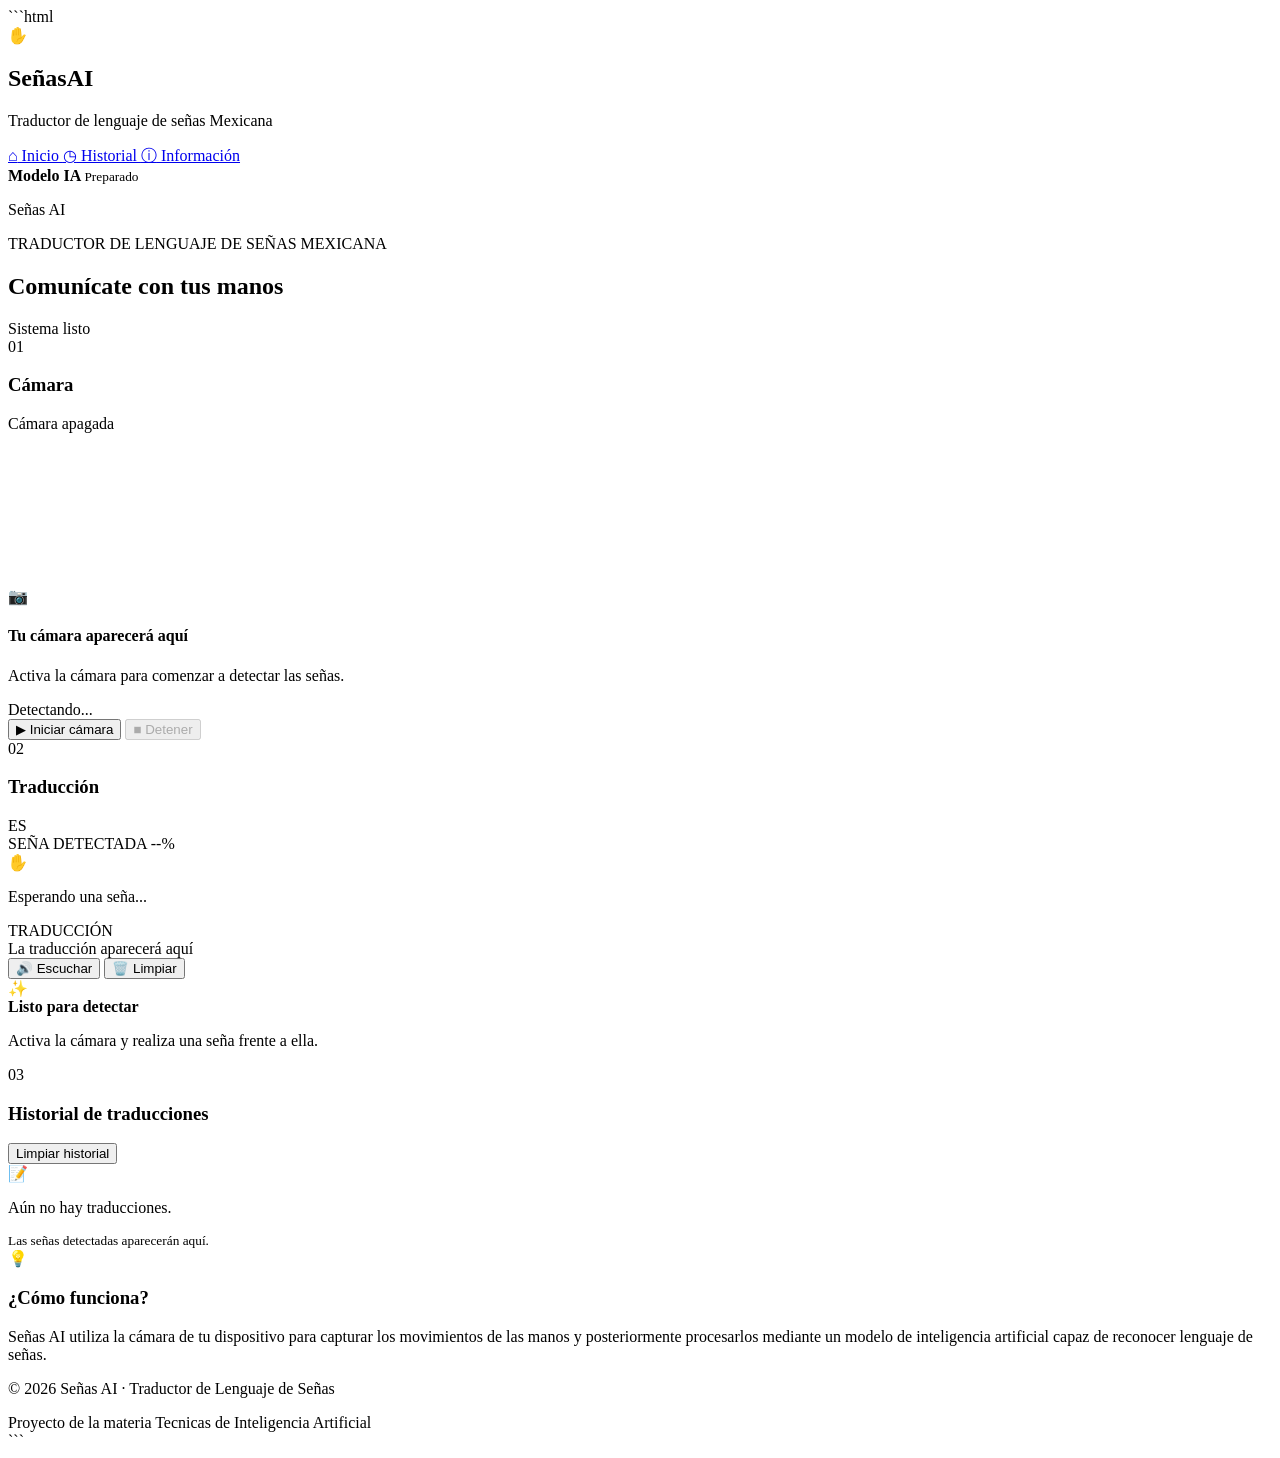
==== index.html @ 5efeb34d "Agregar interfaz HTML" ====
```html
<!DOCTYPE html>
<html lang="es">

<head>

    <meta charset="UTF-8">

    <meta name="viewport"
          content="width=device-width, initial-scale=1.0">

    <title>Señas AI | Traductor de Lenguaje de Señas Mexicana</title>

    <!-- CSS -->
    <link rel="stylesheet" href="css/estilos.css">

    <!-- Fuente -->
    <link rel="preconnect"
          href="https://fonts.googleapis.com">

    <link rel="preconnect"
          href="https://fonts.gstatic.com"
          crossorigin>

    <link href="https://fonts.googleapis.com/css2?family=Inter:wght@400;500;600;700;800&display=swap"
          rel="stylesheet">

</head>


<body>


    <!-- ==================================================
         BARRA LATERAL
    =================================================== -->

    <aside class="sidebar">


        <!-- LOGO -->

        <div class="logo">

            <div class="logo-icon">
                ✋
            </div>

            <div>

                <h1>
                    Señas<span>AI</span>
                </h1>

                <p>
                    Traductor de lenguaje de señas Mexicana
                </p>

            </div>

        </div>


        <!-- MENÚ -->

        <nav class="menu">

            <a href="#inicio"
               class="menu-item active">

                <span>⌂</span>

                Inicio

            </a>


            <a href="#historial"
               class="menu-item">

                <span>◷</span>

                Historial

            </a>


            <a href="#informacion"
               class="menu-item">

                <span>ⓘ</span>

                Información

            </a>

        </nav>


        <!-- ESTADO DEL MODELO -->

        <div class="sidebar-bottom">

            <div class="model-card">

                <div class="status-dot"></div>

                <div>

                    <strong>
                        Modelo IA
                    </strong>

                    <small id="modelStatus">
                        Preparado
                    </small>

                </div>

            </div>


            <p class="version">
                Señas AI
            </p>

        </div>

    </aside>



    <!-- ==================================================
         CONTENIDO PRINCIPAL
    =================================================== -->

    <main class="main-content"
          id="inicio">


        <!-- HEADER -->

        <header class="topbar">

            <div>

                <p class="welcome">
                    TRADUCTOR DE LENGUAJE DE SEÑAS MEXICANA
                </p>

                <h2>
                    Comunícate con tus manos
                </h2>

            </div>


            <div class="header-status">

                <span class="online-dot"></span>

                Sistema listo

            </div>

        </header>



        <!-- ==================================================
             ÁREA DEL TRADUCTOR
        =================================================== -->

        <section class="translator-container">


            <!-- ==================================================
                 CÁMARA
            =================================================== -->

            <div class="camera-section">


                <div class="section-header">

                    <div>

                        <span class="section-label">
                            01
                        </span>

                        <h3>
                            Cámara
                        </h3>

                    </div>


                    <div class="camera-status"
                         id="cameraStatus">

                        <span></span>

                        Cámara apagada

                    </div>

                </div>



                <!-- CÁMARA -->

                <div class="camera-container">


                    <video id="video"
                           autoplay
                           playsinline>
                    </video>


                    <!-- CANVAS PARA FUTURA IA -->

                    <canvas id="canvas">
                    </canvas>


                    <!-- MENSAJE INICIAL -->

                    <div class="camera-placeholder"
                         id="cameraPlaceholder">

                        <div class="camera-icon">
                            📷
                        </div>

                        <h4>
                            Tu cámara aparecerá aquí
                        </h4>

                        <p>
                            Activa la cámara para comenzar
                            a detectar las señas.
                        </p>

                    </div>


                    <!-- DETECCIÓN -->

                    <div class="detecting-indicator"
                         id="detectingIndicator">

                        <span class="pulse"></span>

                        Detectando...

                    </div>

                </div>



                <!-- BOTONES -->

                <div class="camera-controls">


                    <button
                        class="btn btn-primary"
                        id="startCamera">

                        <span>
                            ▶
                        </span>

                        Iniciar cámara

                    </button>


                    <button
                        class="btn btn-secondary"
                        id="stopCamera"
                        disabled>

                        <span>
                            ■
                        </span>

                        Detener

                    </button>


                </div>

            </div>



            <!-- ==================================================
                 TRADUCCIÓN
            =================================================== -->

            <div class="translation-section">


                <div class="section-header">

                    <div>

                        <span class="section-label">
                            02
                        </span>

                        <h3>
                            Traducción
                        </h3>

                    </div>


                    <div class="translation-language">
                        ES
                    </div>

                </div>



                <!-- TARJETA DE TRADUCCIÓN -->

                <div class="translation-card">


                    <div class="translation-top">

                        <span class="translation-label">
                            SEÑA DETECTADA
                        </span>

                        <span class="confidence"
                              id="confidence">

                            --%

                        </span>

                    </div>



                    <!-- SEÑA -->

                    <div class="detected-sign"
                         id="detectedSign">

                        <span class="empty-icon">
                            ✋
                        </span>

                        <p>
                            Esperando una seña...
                        </p>

                    </div>



                    <div class="translation-divider">
                    </div>



                    <!-- TRADUCCIÓN -->

                    <div class="translation-label">
                        TRADUCCIÓN
                    </div>


                    <div class="translation-text"
                         id="translationText">

                        <span>
                            La traducción aparecerá aquí
                        </span>

                    </div>



                    <!-- BOTONES -->

                    <div class="translation-actions">


                        <button
                            class="action-button"
                            id="speakButton">

                            🔊

                            <span>
                                Escuchar
                            </span>

                        </button>


                        <button
                            class="action-button"
                            id="clearButton">

                            🗑️

                            <span>
                                Limpiar
                            </span>

                        </button>


                    </div>

                </div>



                <!-- ESTADO IA -->

                <div class="ai-status">


                    <div class="ai-icon">
                        ✨
                    </div>


                    <div>

                        <strong id="aiStatusTitle">
                            Listo para detectar
                        </strong>

                        <p id="aiStatusText">
                            Activa la cámara y realiza
                            una seña frente a ella.
                        </p>

                    </div>

                </div>

            </div>

        </section>



        <!-- ==================================================
             HISTORIAL
        =================================================== -->

        <section class="history-section"
                 id="historial">


            <div class="section-title">


                <div>

                    <span class="section-label">
                        03
                    </span>

                    <h3>
                        Historial de traducciones
                    </h3>

                </div>


                <button
                    class="clear-history"
                    id="clearHistory">

                    Limpiar historial

                </button>

            </div>



            <div class="history-container"
                 id="historyContainer">


                <div class="empty-history"
                     id="emptyHistory">

                    <span>
                        📝
                    </span>

                    <p>
                        Aún no hay traducciones.
                    </p>

                    <small>
                        Las señas detectadas aparecerán aquí.
                    </small>

                </div>

            </div>

        </section>



        <!-- ==================================================
             INFORMACIÓN
        =================================================== -->

        <section class="info-section"
                 id="informacion">


            <div class="info-card">


                <div class="info-icon">
                    💡
                </div>


                <div>

                    <h3>
                        ¿Cómo funciona?
                    </h3>

                    <p>
                        Señas AI utiliza la cámara de tu
                        dispositivo para capturar los
                        movimientos de las manos y
                        posteriormente procesarlos mediante
                        un modelo de inteligencia artificial
                        capaz de reconocer lenguaje de señas.
                    </p>

                </div>

            </div>

        </section>



        <!-- ==================================================
             FOOTER
        =================================================== -->

        <footer>

            <p>
                © 2026 Señas AI · Traductor de Lenguaje de Señas
            </p>

            <span>
                Proyecto de la materia Tecnicas de Inteligencia Artificial
            </span>

        </footer>


    </main>


    <!-- JAVASCRIPT -->

    <script src="js/app.js"></script>


</body>

</html>
```
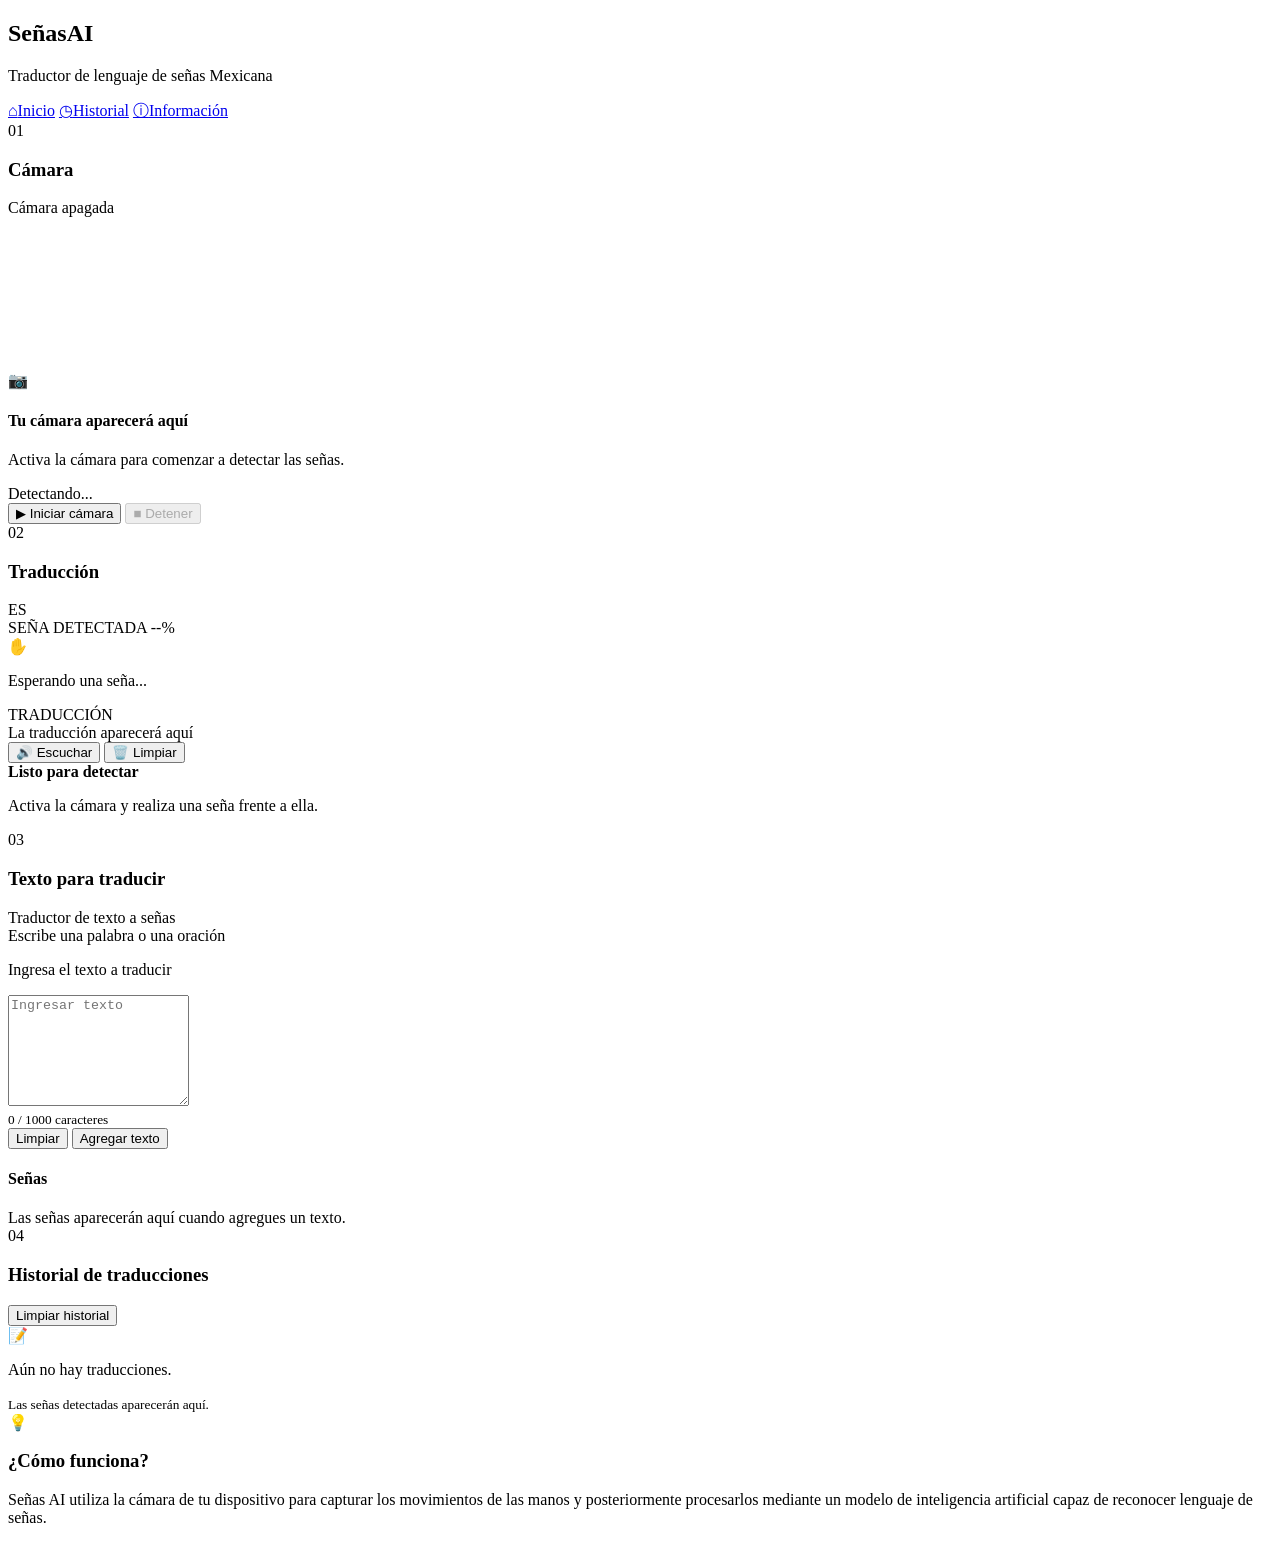
==== commit dfc8d84d: "Agrega index actualizado" ====
--- a/index.html
+++ b/index.html
@@ -1,593 +1,220 @@
-```html
 <!DOCTYPE html>
 <html lang="es">
-
 <head>
-
     <meta charset="UTF-8">
-
-    <meta name="viewport"
-          content="width=device-width, initial-scale=1.0">
-
-    <title>Señas AI | Traductor de Lenguaje de Señas Mexicana</title>
-
-    <!-- CSS -->
-    <link rel="stylesheet" href="css/estilos.css">
-
-    <!-- Fuente -->
-    <link rel="preconnect"
-          href="https://fonts.googleapis.com">
-
-    <link rel="preconnect"
-          href="https://fonts.gstatic.com"
-          crossorigin>
-
-    <link href="https://fonts.googleapis.com/css2?family=Inter:wght@400;500;600;700;800&display=swap"
-          rel="stylesheet">
-
+    <meta name="viewport" content="width=device-width, initial-scale=1.0">
+
+    <title>Traductor de Lengua de Señas Mexicana (LSM)</title>
+
+    <link rel="stylesheet" href="/TraductorSe/css/estilos.css?v=2">
+
+    <link rel="preconnect" href="https://fonts.googleapis.com">
+    <link rel="preconnect" href="https://fonts.gstatic.com" crossorigin>
+    <link href="https://fonts.googleapis.com/css2?family=Inter:wght@400;500;600;700;800&display=swap" rel="stylesheet">
 </head>
 
-
 <body>
-
-
-    <!-- ==================================================
-         BARRA LATERAL
-    =================================================== -->
-
     <aside class="sidebar">
-
-
-        <!-- LOGO -->
-
         <div class="logo">
-
-            <div class="logo-icon">
-                ✋
-            </div>
-
+            <div class="logo-icon"></div>
             <div>
-
-                <h1>
-                    Señas<span>AI</span>
-                </h1>
-
-                <p>
-                    Traductor de lenguaje de señas Mexicana
-                </p>
-
-            </div>
-
+                <h1>Señas<span>AI</span></h1>
+                <p>Traductor de lenguaje de señas Mexicana</p>
+            </div>
         </div>
 
-
-        <!-- MENÚ -->
-
         <nav class="menu">
-
-            <a href="#inicio"
-               class="menu-item active">
-
-                <span>⌂</span>
-
-                Inicio
-
-            </a>
-
-
-            <a href="#historial"
-               class="menu-item">
-
-                <span>◷</span>
-
-                Historial
-
-            </a>
-
-
-            <a href="#informacion"
-               class="menu-item">
-
-                <span>ⓘ</span>
-
-                Información
-
-            </a>
-
+            <a href="#inicio" class="menu-item active"><span>⌂</span>Inicio</a>
+            <a href="#historial" class="menu-item"><span>◷</span>Historial</a>
+            <a href="#informacion" class="menu-item"><span>ⓘ</span>Información</a>
         </nav>
-
-
-        <!-- ESTADO DEL MODELO -->
-
-        <div class="sidebar-bottom">
-
-            <div class="model-card">
-
-                <div class="status-dot"></div>
-
+    </aside>
+
+    <main class="main-content" id="inicio">
+        <div data-shared="header"></div>
+
+        <section class="translator-container">
+            <div class="camera-section">
+                <div class="section-header">
+                    <div>
+                        <span class="section-label">01</span>
+                        <h3>Cámara</h3>
+                    </div>
+                    <div class="camera-status" id="cameraStatus">
+                        <span></span>
+                        Cámara apagada
+                    </div>
+                </div>
+
+                <div class="camera-container">
+                    <video id="video" autoplay playsinline></video>
+                    <canvas id="canvas"></canvas>
+
+                    <div class="camera-placeholder" id="cameraPlaceholder">
+                        <div class="camera-icon">📷</div>
+                        <h4>Tu cámara aparecerá aquí</h4>
+                        <p>Activa la cámara para comenzar a detectar las señas.</p>
+                    </div>
+
+                    <div class="detecting-indicator" id="detectingIndicator">
+                        <span class="pulse"></span>
+                        Detectando...
+                    </div>
+                </div>
+
+                <div class="camera-controls">
+                    <button class="btn btn-primary" id="startCamera">
+                        <span>▶</span>
+                        Iniciar cámara
+                    </button>
+                    <button class="btn btn-secondary" id="stopCamera" disabled>
+                        <span>■</span>
+                        Detener
+                    </button>
+                </div>
+            </div>
+
+            <div class="translation-section">
+                <div class="section-header">
+                    <div>
+                        <span class="section-label">02</span>
+                        <h3>Traducción</h3>
+                    </div>
+                    <div class="translation-language">ES</div>
+                </div>
+
+                <div class="translation-card">
+                    <div class="translation-top">
+                        <span class="translation-label">SEÑA DETECTADA</span>
+                        <span class="confidence" id="confidence">--%</span>
+                    </div>
+
+                    <div class="detected-sign" id="detectedSign">
+                        <span class="empty-icon">✋</span>
+                        <p>Esperando una seña...</p>
+                    </div>
+
+                    <div class="translation-divider"></div>
+
+                    <div class="translation-label">TRADUCCIÓN</div>
+                    <div class="translation-text" id="translationText">
+                        <span>La traducción aparecerá aquí</span>
+                    </div>
+
+                    <div class="translation-actions">
+                        <button class="action-button" id="speakButton">
+                            🔊 <span>Escuchar</span>
+                        </button>
+                        <button class="action-button" id="clearButton">
+                            🗑️ <span>Limpiar</span>
+                        </button>
+                    </div>
+                </div>
+
+                <div class="ai-status">
+                    <div class="ai-icon"></div>
+                    <div>
+                        <strong id="aiStatusTitle">Listo para detectar</strong>
+                        <p id="aiStatusText">Activa la cámara y realiza una seña frente a ella.</p>
+                    </div>
+                </div>
+            </div>
+
+            <section class="text-input-section" id="escribir-texto">
+                <div class="section-header">
+                    <div>
+                        <span class="section-label">03</span>
+                        <h3>Texto para traducir</h3>
+                    </div>
+                    <span class="text-badge">Traductor de texto a señas</span>
+                </div>
+
+                <div class="text-input-card">
+                    <label for="userText">Escribe una palabra o una oración</label>
+                    <p class="text-input-description">Ingresa el texto a traducir</p>
+
+                    <textarea
+                        id="userText"
+                        placeholder="Ingresar texto"
+                        maxlength="1000"
+                        rows="7"
+                    ></textarea>
+
+                    <div class="text-input-footer">
+                        <small id="characterCount">0 / 1000 caracteres</small>
+
+                        <div class="text-input-buttons">
+                            <button type="button" class="btn btn-secondary" id="clearUserText">
+                                Limpiar
+                            </button>
+                            <button type="button" class="btn btn-primary" id="showUserText">
+                                Agregar texto
+                            </button>
+                        </div>
+                    </div>
+
+                    <div class="user-text-result" id="userTextResult" hidden>
+                        <div class="result-heading">
+                            <span>Texto agregado</span>
+                            <span class="result-icon">✓</span>
+                        </div>
+                        <p id="userTextPreview"></p>
+                        <small>Traducción a señas</small>
+                    </div>
+
+                    <p
+                        class="text-input-message"
+                        id="textInputMessage"
+                        role="status"
+                        aria-live="polite"
+                    ></p>
+                </div>
+
+                <div class="sign-output-card" id="signOutput" aria-live="polite">
+                    <h4>Señas</h4>
+                    <div class="sign-output-placeholder">
+                        Las señas aparecerán aquí cuando agregues un texto.
+                    </div>
+                </div>
+            </section>
+        </section>
+
+        <section class="history-section" id="historial">
+            <div class="section-title">
                 <div>
-
-                    <strong>
-                        Modelo IA
-                    </strong>
-
-                    <small id="modelStatus">
-                        Preparado
-                    </small>
-
-                </div>
-
-            </div>
-
-
-            <p class="version">
-                Señas AI
-            </p>
-
-        </div>
-
-    </aside>
-
-
-
-    <!-- ==================================================
-         CONTENIDO PRINCIPAL
-    =================================================== -->
-
-    <main class="main-content"
-          id="inicio">
-
-
-        <!-- HEADER -->
-
-        <header class="topbar">
-
-            <div>
-
-                <p class="welcome">
-                    TRADUCTOR DE LENGUAJE DE SEÑAS MEXICANA
-                </p>
-
-                <h2>
-                    Comunícate con tus manos
-                </h2>
-
-            </div>
-
-
-            <div class="header-status">
-
-                <span class="online-dot"></span>
-
-                Sistema listo
-
-            </div>
-
-        </header>
-
-
-
-        <!-- ==================================================
-             ÁREA DEL TRADUCTOR
-        =================================================== -->
-
-        <section class="translator-container">
-
-
-            <!-- ==================================================
-                 CÁMARA
-            =================================================== -->
-
-            <div class="camera-section">
-
-
-                <div class="section-header">
-
-                    <div>
-
-                        <span class="section-label">
-                            01
-                        </span>
-
-                        <h3>
-                            Cámara
-                        </h3>
-
-                    </div>
-
-
-                    <div class="camera-status"
-                         id="cameraStatus">
-
-                        <span></span>
-
-                        Cámara apagada
-
-                    </div>
-
-                </div>
-
-
-
-                <!-- CÁMARA -->
-
-                <div class="camera-container">
-
-
-                    <video id="video"
-                           autoplay
-                           playsinline>
-                    </video>
-
-
-                    <!-- CANVAS PARA FUTURA IA -->
-
-                    <canvas id="canvas">
-                    </canvas>
-
-
-                    <!-- MENSAJE INICIAL -->
-
-                    <div class="camera-placeholder"
-                         id="cameraPlaceholder">
-
-                        <div class="camera-icon">
-                            📷
-                        </div>
-
-                        <h4>
-                            Tu cámara aparecerá aquí
-                        </h4>
-
-                        <p>
-                            Activa la cámara para comenzar
-                            a detectar las señas.
-                        </p>
-
-                    </div>
-
-
-                    <!-- DETECCIÓN -->
-
-                    <div class="detecting-indicator"
-                         id="detectingIndicator">
-
-                        <span class="pulse"></span>
-
-                        Detectando...
-
-                    </div>
-
-                </div>
-
-
-
-                <!-- BOTONES -->
-
-                <div class="camera-controls">
-
-
-                    <button
-                        class="btn btn-primary"
-                        id="startCamera">
-
-                        <span>
-                            ▶
-                        </span>
-
-                        Iniciar cámara
-
-                    </button>
-
-
-                    <button
-                        class="btn btn-secondary"
-                        id="stopCamera"
-                        disabled>
-
-                        <span>
-                            ■
-                        </span>
-
-                        Detener
-
-                    </button>
-
-
-                </div>
-
-            </div>
-
-
-
-            <!-- ==================================================
-                 TRADUCCIÓN
-            =================================================== -->
-
-            <div class="translation-section">
-
-
-                <div class="section-header">
-
-                    <div>
-
-                        <span class="section-label">
-                            02
-                        </span>
-
-                        <h3>
-                            Traducción
-                        </h3>
-
-                    </div>
-
-
-                    <div class="translation-language">
-                        ES
-                    </div>
-
-                </div>
-
-
-
-                <!-- TARJETA DE TRADUCCIÓN -->
-
-                <div class="translation-card">
-
-
-                    <div class="translation-top">
-
-                        <span class="translation-label">
-                            SEÑA DETECTADA
-                        </span>
-
-                        <span class="confidence"
-                              id="confidence">
-
-                            --%
-
-                        </span>
-
-                    </div>
-
-
-
-                    <!-- SEÑA -->
-
-                    <div class="detected-sign"
-                         id="detectedSign">
-
-                        <span class="empty-icon">
-                            ✋
-                        </span>
-
-                        <p>
-                            Esperando una seña...
-                        </p>
-
-                    </div>
-
-
-
-                    <div class="translation-divider">
-                    </div>
-
-
-
-                    <!-- TRADUCCIÓN -->
-
-                    <div class="translation-label">
-                        TRADUCCIÓN
-                    </div>
-
-
-                    <div class="translation-text"
-                         id="translationText">
-
-                        <span>
-                            La traducción aparecerá aquí
-                        </span>
-
-                    </div>
-
-
-
-                    <!-- BOTONES -->
-
-                    <div class="translation-actions">
-
-
-                        <button
-                            class="action-button"
-                            id="speakButton">
-
-                            🔊
-
-                            <span>
-                                Escuchar
-                            </span>
-
-                        </button>
-
-
-                        <button
-                            class="action-button"
-                            id="clearButton">
-
-                            🗑️
-
-                            <span>
-                                Limpiar
-                            </span>
-
-                        </button>
-
-
-                    </div>
-
-                </div>
-
-
-
-                <!-- ESTADO IA -->
-
-                <div class="ai-status">
-
-
-                    <div class="ai-icon">
-                        ✨
-                    </div>
-
-
-                    <div>
-
-                        <strong id="aiStatusTitle">
-                            Listo para detectar
-                        </strong>
-
-                        <p id="aiStatusText">
-                            Activa la cámara y realiza
-                            una seña frente a ella.
-                        </p>
-
-                    </div>
-
-                </div>
-
-            </div>
-
+                    <span class="section-label">04</span>
+                    <h3>Historial de traducciones</h3>
+                </div>
+                <button class="clear-history" id="clearHistory">Limpiar historial</button>
+            </div>
+
+            <div class="history-container" id="historyContainer">
+                <div class="empty-history" id="emptyHistory">
+                    <span>📝</span>
+                    <p>Aún no hay traducciones.</p>
+                    <small>Las señas detectadas aparecerán aquí.</small>
+                </div>
+            </div>
         </section>
 
-
-
-        <!-- ==================================================
-             HISTORIAL
-        =================================================== -->
-
-        <section class="history-section"
-                 id="historial">
-
-
-            <div class="section-title">
-
-
+        <section class="info-section" id="informacion">
+            <div class="info-card">
+                <div class="info-icon">💡</div>
                 <div>
-
-                    <span class="section-label">
-                        03
-                    </span>
-
-                    <h3>
-                        Historial de traducciones
-                    </h3>
-
-                </div>
-
-
-                <button
-                    class="clear-history"
-                    id="clearHistory">
-
-                    Limpiar historial
-
-                </button>
-
-            </div>
-
-
-
-            <div class="history-container"
-                 id="historyContainer">
-
-
-                <div class="empty-history"
-                     id="emptyHistory">
-
-                    <span>
-                        📝
-                    </span>
-
+                    <h3>¿Cómo funciona?</h3>
                     <p>
-                        Aún no hay traducciones.
+                        Señas AI utiliza la cámara de tu dispositivo para capturar los movimientos
+                        de las manos y posteriormente procesarlos mediante un modelo de inteligencia
+                        artificial capaz de reconocer lenguaje de señas.
                     </p>
-
-                    <small>
-                        Las señas detectadas aparecerán aquí.
-                    </small>
-
-                </div>
-
-            </div>
-
+                </div>
+            </div>
         </section>
 
-
-
-        <!-- ==================================================
-             INFORMACIÓN
-        =================================================== -->
-
-        <section class="info-section"
-                 id="informacion">
-
-
-            <div class="info-card">
-
-
-                <div class="info-icon">
-                    💡
-                </div>
-
-
-                <div>
-
-                    <h3>
-                        ¿Cómo funciona?
-                    </h3>
-
-                    <p>
-                        Señas AI utiliza la cámara de tu
-                        dispositivo para capturar los
-                        movimientos de las manos y
-                        posteriormente procesarlos mediante
-                        un modelo de inteligencia artificial
-                        capaz de reconocer lenguaje de señas.
-                    </p>
-
-                </div>
-
-            </div>
-
-        </section>
-
-
-
-        <!-- ==================================================
-             FOOTER
-        =================================================== -->
-
-        <footer>
-
-            <p>
-                © 2026 Señas AI · Traductor de Lenguaje de Señas
-            </p>
-
-            <span>
-                Proyecto de la materia Tecnicas de Inteligencia Artificial
-            </span>
-
-        </footer>
-
-
+        <div data-shared="footer"></div>
     </main>
 
-
-    <!-- JAVASCRIPT -->
-
-    <script src="js/app.js"></script>
-
-
+    <script src="js/shared-layout.js"></script>
+    <script src="js/app.js" defer></script>
 </body>
-
-</html>
-```
+</html>
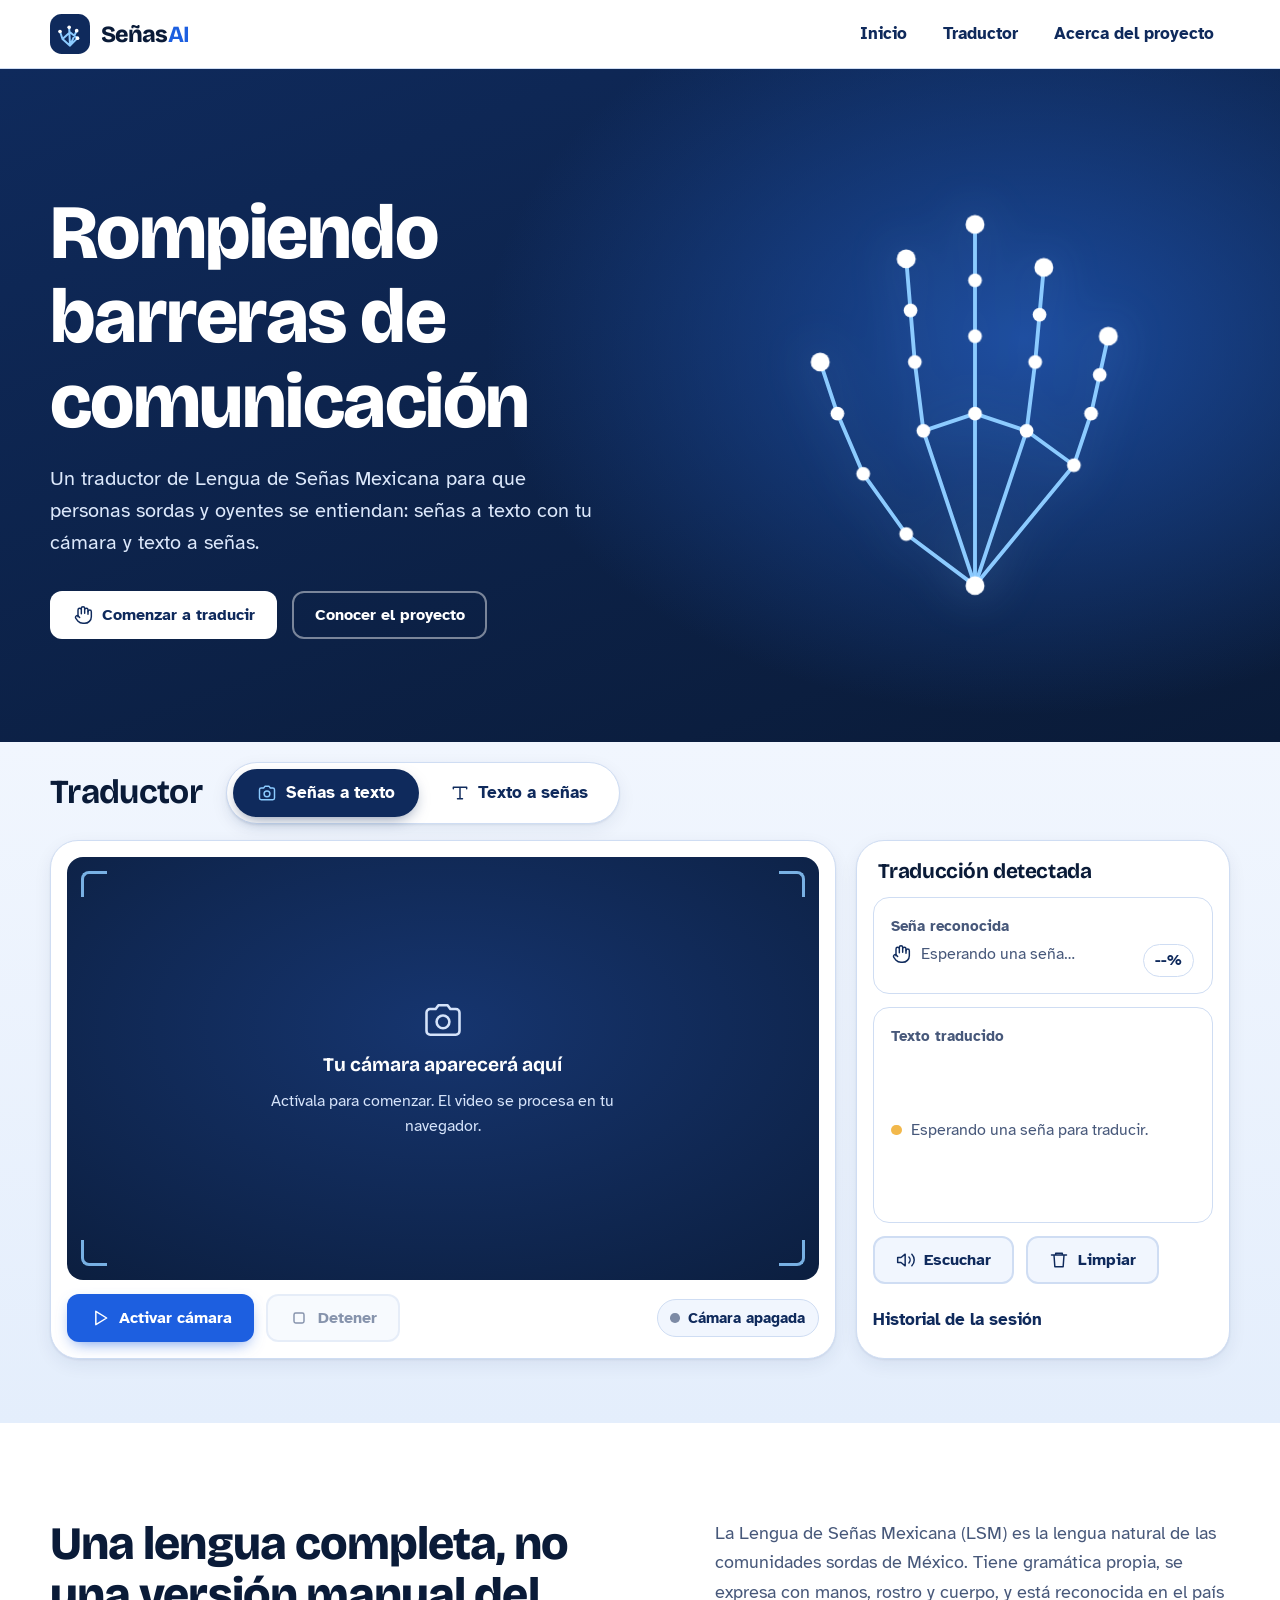
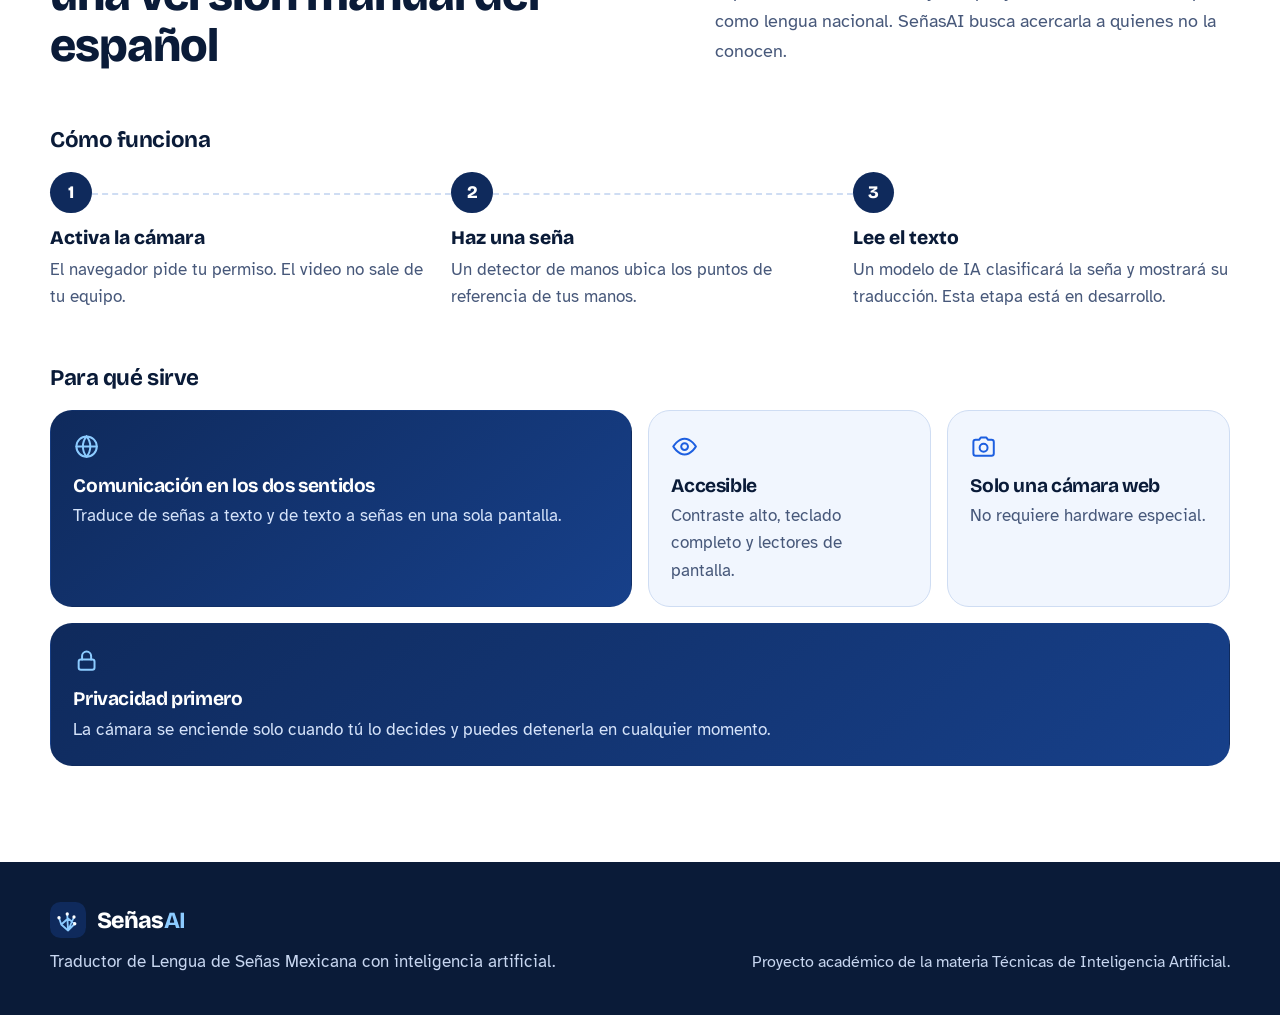
==== commit 738cb0b1: "Rediseno de interfaz del Traductor LSM" ====
--- a/index.html
+++ b/index.html
@@ -1,220 +1,175 @@
 <!DOCTYPE html>
 <html lang="es">
 <head>
-    <meta charset="UTF-8">
-    <meta name="viewport" content="width=device-width, initial-scale=1.0">
+<meta charset="UTF-8">
+<meta name="viewport" content="width=device-width, initial-scale=1">
+<title>SeñasAI · Traductor de Lengua de Señas Mexicana (LSM)</title>
+<meta name="description" content="Traductor de Lengua de Señas Mexicana: señas a texto con la cámara y texto a señas. Proyecto universitario en desarrollo.">
+<link rel="icon" href="assets/img/logo.svg" type="image/svg+xml">
+<link rel="preconnect" href="https://fonts.googleapis.com">
+<link rel="preconnect" href="https://fonts.gstatic.com" crossorigin>
+<link href="https://fonts.googleapis.com/css2?family=Atkinson+Hyperlegible:wght@400;700&family=Bricolage+Grotesque:opsz,wght@12..96,600;12..96,800&display=swap" rel="stylesheet">
+<link rel="stylesheet" href="css/estilos.css?v=3">
+</head>
+<body>
+<svg width="0" height="0" style="position:absolute" aria-hidden="true"><defs>
+<symbol id="i-cam" viewBox="0 0 24 24"><path d="M14.5 4h-5L8 6H5a2 2 0 0 0-2 2v10a2 2 0 0 0 2 2h14a2 2 0 0 0 2-2V8a2 2 0 0 0-2-2h-3z"/><circle cx="12" cy="13" r="3.5"/></symbol>
+<symbol id="i-type" viewBox="0 0 24 24"><path d="M4 7V5h16v2M9 19h6M12 5v14"/></symbol>
+<symbol id="i-hand" viewBox="0 0 24 24"><path d="M18 11V6a2 2 0 0 0-4 0M14 10V4a2 2 0 0 0-4 0v2M10 10.5V6a2 2 0 0 0-4 0v8"/><path d="M18 8a2 2 0 1 1 4 0v6a8 8 0 0 1-8 8h-2c-2.8 0-4.5-.9-5.9-2.4L3.4 16a2 2 0 0 1 3.2-2.4L8 15"/></symbol>
+<symbol id="i-vol" viewBox="0 0 24 24"><path d="M11 5 6 9H2v6h4l5 4zM15.5 8.5a5 5 0 0 1 0 7M19 5a10 10 0 0 1 0 14"/></symbol>
+<symbol id="i-trash" viewBox="0 0 24 24"><path d="M3 6h18M8 6V4h8v2M6 6l1 14h10l1-14"/></symbol>
+<symbol id="i-play" viewBox="0 0 24 24"><path d="m7 4 13 8-13 8z"/></symbol>
+<symbol id="i-stop" viewBox="0 0 24 24"><rect x="6" y="6" width="12" height="12" rx="2"/></symbol>
+<symbol id="i-plus" viewBox="0 0 24 24"><path d="M12 5v14M5 12h14"/></symbol>
+<symbol id="i-globe" viewBox="0 0 24 24"><circle cx="12" cy="12" r="9"/><path d="M3 12h18M12 3a14 14 0 0 1 0 18M12 3a14 14 0 0 0 0 18"/></symbol>
+<symbol id="i-lock" viewBox="0 0 24 24"><rect x="5" y="11" width="14" height="9" rx="2"/><path d="M8 11V8a4 4 0 0 1 8 0v3"/></symbol>
+<symbol id="i-eye" viewBox="0 0 24 24"><path d="M2 12s4-7 10-7 10 7 10 7-4 7-10 7S2 12 2 12z"/><circle cx="12" cy="12" r="3"/></symbol>
+</defs></svg>
 
-    <title>Traductor de Lengua de Señas Mexicana (LSM)</title>
+<a class="skip" href="#traductor">Saltar al traductor</a>
 
-    <link rel="stylesheet" href="/TraductorSe/css/estilos.css?v=2">
+<header class="nav" id="inicio-nav">
+  <div class="wrap nav-in">
+    <a class="brand" href="#inicio"><img src="assets/img/logo.svg" width="40" height="40" alt=""><span>Señas<b>AI</b></span></a>
+    <button class="nav-toggle" id="navToggle" aria-expanded="false" aria-controls="navMenu">Menú</button>
+    <nav id="navMenu" aria-label="Principal">
+      <a href="#inicio">Inicio</a><a href="#traductor">Traductor</a><a href="#acerca">Acerca del proyecto</a>
+    </nav>
+  </div>
+</header>
 
-    <link rel="preconnect" href="https://fonts.googleapis.com">
-    <link rel="preconnect" href="https://fonts.gstatic.com" crossorigin>
-    <link href="https://fonts.googleapis.com/css2?family=Inter:wght@400;500;600;700;800&display=swap" rel="stylesheet">
-</head>
+<main>
+<section class="hero" id="inicio">
+  <div class="wrap hero-in">
+    <div class="hero-copy">
+      <h1>Rompiendo barreras de comunicación</h1>
+      <p class="lead">Un traductor de Lengua de Señas Mexicana para que personas sordas y oyentes se entiendan: señas a texto con tu cámara y texto a señas.</p>
+      <div class="cta">
+        <a class="btn btn-light" href="#traductor"><svg class="ic"><use href="#i-hand"/></svg>Comenzar a traducir</a>
+        <a class="btn btn-ghost" href="#acerca">Conocer el proyecto</a>
+      </div>
+    </div>
+    <figure class="hero-art">
+      <svg viewBox="0 0 100 100" role="img" aria-labelledby="handT">
+        <g class="bones" fill="none" stroke-linecap="round" stroke-linejoin="round">
+          <path pathLength="1" d="M50 92 34 80 24 66 18 52 14 40"/><path pathLength="1" d="M50 92 38 56 36 40 35 28 34 16"/>
+          <path pathLength="1" d="M50 92 50 52 50 34 50 21 50 8"/><path pathLength="1" d="M50 92 62 56 64 40 65 29 66 18"/>
+          <path pathLength="1" d="M50 92 73 64 77 52 79 43 81 34"/><path pathLength="1" d="M38 56 50 52 62 56 73 64"/>
+        </g>
+        <g class="joints"><circle cx="50" cy="92" r="2.2"/><circle cx="34" cy="80" r="1.6"/><circle cx="24" cy="66" r="1.6"/><circle cx="18" cy="52" r="1.6"/><circle cx="14" cy="40" r="2.2"/>
+        <circle cx="38" cy="56" r="1.6"/><circle cx="36" cy="40" r="1.6"/><circle cx="35" cy="28" r="1.6"/><circle cx="34" cy="16" r="2.2"/>
+        <circle cx="50" cy="52" r="1.6"/><circle cx="50" cy="34" r="1.6"/><circle cx="50" cy="21" r="1.6"/><circle cx="50" cy="8" r="2.2"/>
+        <circle cx="62" cy="56" r="1.6"/><circle cx="64" cy="40" r="1.6"/><circle cx="65" cy="29" r="1.6"/><circle cx="66" cy="18" r="2.2"/>
+        <circle cx="73" cy="64" r="1.6"/><circle cx="77" cy="52" r="1.6"/><circle cx="79" cy="43" r="1.6"/><circle cx="81" cy="34" r="2.2"/></g>
+      </svg>
+    </figure>
+  </div>
+</section>
 
-<body>
-    <aside class="sidebar">
-        <div class="logo">
-            <div class="logo-icon"></div>
-            <div>
-                <h1>Señas<span>AI</span></h1>
-                <p>Traductor de lenguaje de señas Mexicana</p>
-            </div>
+<section class="trad" id="traductor" aria-labelledby="tradT">
+  <div class="wrap">
+    <div class="trad-head">
+      <h2 id="tradT">Traductor</h2>
+<div class="tabs" role="tablist" aria-label="Tipo de traducción">
+      <button class="tab" role="tab" id="tab-senas" aria-selected="true" aria-controls="panel-senas"><svg class="ic"><use href="#i-cam"/></svg>Señas a texto</button>
+      <button class="tab" role="tab" id="tab-texto" aria-selected="false" aria-controls="panel-texto" tabindex="-1"><svg class="ic"><use href="#i-type"/></svg>Texto a señas</button>
+    </div>
+    </div>
+    <!-- PESTAÑA 1: SEÑAS → TEXTO (cámara a la izquierda, traducción a la derecha) -->
+    <article class="panel panel-split" role="tabpanel" id="panel-senas" aria-labelledby="tab-senas">
+      <section class="card cam-card" aria-label="Cámara">
+        <div class="viewfinder viewfinder-xl">
+          <video id="video" autoplay playsinline muted aria-label="Vista de tu cámara"></video>
+          <canvas id="canvas" aria-hidden="true"></canvas>
+          <div class="vf-empty" id="cameraPlaceholder"><svg class="ic ic-xl"><use href="#i-cam"/></svg><strong>Tu cámara aparecerá aquí</strong><span>Actívala para comenzar. El video se procesa en tu navegador.</span></div>
+          <span class="live" id="detectingIndicator" hidden><span class="dot dot-live"></span>En vivo</span>
+          <i class="corner tl"></i><i class="corner tr"></i><i class="corner bl"></i><i class="corner br"></i>
         </div>
+        <div class="cam-bar">
+          <div class="row">
+            <button class="btn btn-primary" id="startCamera"><svg class="ic"><use href="#i-play"/></svg>Activar cámara</button>
+            <button class="btn btn-soft" id="stopCamera" disabled><svg class="ic"><use href="#i-stop"/></svg>Detener</button>
+          </div>
+          <p class="status" id="cameraStatus" role="status"><span class="dot"></span><span id="cameraStatusText">Cámara apagada</span></p>
+        </div>
+        <p class="msg" id="cameraMsg" role="alert"></p>
+      </section>
 
-        <nav class="menu">
-            <a href="#inicio" class="menu-item active"><span>⌂</span>Inicio</a>
-            <a href="#historial" class="menu-item"><span>◷</span>Historial</a>
-            <a href="#informacion" class="menu-item"><span>ⓘ</span>Información</a>
-        </nav>
-    </aside>
+      <section class="card tr-card" aria-labelledby="trT">
+        <h3 id="trT">Traducción detectada</h3>
+        <div class="res-card"><span class="lab">Seña reconocida</span>
+          <div class="res-row"><div class="sign" id="detectedSign"><svg class="ic"><use href="#i-hand"/></svg><span>Esperando una seña…</span></div>
+          <span class="conf" id="confidence" title="Confianza del modelo">--%</span></div></div>
+        <div class="res-card res-grow"><span class="lab">Texto traducido</span>
+          <p class="out" id="translationText" aria-live="polite"><span class="ph">Esperando una seña para traducir.</span></p></div>
+        <div class="row">
+          <button class="btn btn-soft" id="speakButton"><svg class="ic"><use href="#i-vol"/></svg>Escuchar</button>
+          <button class="btn btn-soft" id="clearButton"><svg class="ic"><use href="#i-trash"/></svg>Limpiar</button>
+        </div>
+        <details class="hist"><summary>Historial de la sesión</summary>
+          <div id="historyContainer"><p class="ph" id="emptyHistory">Aún no hay traducciones.</p></div>
+          <button class="link-danger" id="clearHistory">Limpiar historial</button>
+        </details>
+      </section>
+    </article>
 
-    <main class="main-content" id="inicio">
-        <div data-shared="header"></div>
+    <!-- PESTAÑA 2: TEXTO → SEÑAS -->
+    <article class="panel" role="tabpanel" id="panel-texto" aria-labelledby="tab-texto" hidden>
+      <header class="panel-h">
+        <div><h3>Texto a señas</h3><p>Escribe una frase y revisa a la derecha su representación en señas.</p></div>
+      </header>
+      <div class="text-grid" id="escribir-texto">
+        <div class="text-col">
+          <label class="lab" for="userText">Tu frase</label>
+          <textarea id="userText" maxlength="1000" rows="8" placeholder="Por ejemplo: Hola, ¿cómo estás?" aria-describedby="characterCount textInputMessage"></textarea>
+          <div class="count-row"><small id="characterCount">0 / 1000 caracteres</small>
+            <p class="msg" id="textInputMessage" role="status"></p></div>
+          <div class="row">
+            <button type="button" class="btn btn-primary" id="showUserText"><svg class="ic"><use href="#i-plus"/></svg>Agregar texto</button>
+            <button type="button" class="btn btn-soft" id="clearUserText"><svg class="ic"><use href="#i-trash"/></svg>Limpiar</button>
+          </div>
+          <div class="user-text-result" id="userTextResult" hidden><span class="lab">Texto agregado</span><p id="userTextPreview"></p></div>
+        </div>
+        <div class="stage" id="signOutput" aria-live="polite">
+          <span class="lab">Representación en señas</span>
+          <div class="stage-box" id="signStage"><svg class="ic ic-xl"><use href="#i-hand"/></svg><p>Las señas aparecerán aquí cuando agregues un texto.</p></div>
+        </div>
+      </div>
+    </article>
+  </div>
+</section>
 
-        <section class="translator-container">
-            <div class="camera-section">
-                <div class="section-header">
-                    <div>
-                        <span class="section-label">01</span>
-                        <h3>Cámara</h3>
-                    </div>
-                    <div class="camera-status" id="cameraStatus">
-                        <span></span>
-                        Cámara apagada
-                    </div>
-                </div>
+<section class="about" id="acerca" aria-labelledby="acT">
+  <div class="wrap">
+    <div class="about-top">
+      <h2 id="acT">Una lengua completa, no una versión manual del español</h2>
+      <p>La Lengua de Señas Mexicana (LSM) es la lengua natural de las comunidades sordas de México. Tiene gramática propia, se expresa con manos, rostro y cuerpo, y está reconocida en el país como lengua nacional. SeñasAI busca acercarla a quienes no la conocen.</p>
+    </div>
+    <h3 class="sub">Cómo funciona</h3>
+    <ol class="steps">
+      <li><strong>Activa la cámara</strong><span>El navegador pide tu permiso. El video no sale de tu equipo.</span></li>
+      <li><strong>Haz una seña</strong><span>Un detector de manos ubica los puntos de referencia de tus manos.</span></li>
+      <li><strong>Lee el texto</strong><span>Un modelo de IA clasificará la seña y mostrará su traducción. Esta etapa está en desarrollo.</span></li>
+    </ol>
+    <h3 class="sub">Para qué sirve</h3>
+    <div class="bento">
+      <div class="tile tile-wide"><svg class="ic"><use href="#i-globe"/></svg><h4>Comunicación en los dos sentidos</h4><p>Traduce de señas a texto y de texto a señas en una sola pantalla.</p></div>
+      <div class="tile"><svg class="ic"><use href="#i-eye"/></svg><h4>Accesible</h4><p>Contraste alto, teclado completo y lectores de pantalla.</p></div>
+      <div class="tile"><svg class="ic"><use href="#i-cam"/></svg><h4>Solo una cámara web</h4><p>No requiere hardware especial.</p></div>
+      <div class="tile tile-wide"><svg class="ic"><use href="#i-lock"/></svg><h4>Privacidad primero</h4><p>La cámara se enciende solo cuando tú lo decides y puedes detenerla en cualquier momento.</p></div>
+    </div>
+  </div>
+</section>
+</main>
 
-                <div class="camera-container">
-                    <video id="video" autoplay playsinline></video>
-                    <canvas id="canvas"></canvas>
+<footer class="foot">
+  <div class="wrap foot-in">
+    <div><a class="brand brand-light" href="#inicio"><img src="assets/img/logo.svg" width="36" height="36" alt=""><span>Señas<b>AI</b></span></a>
+      <p>Traductor de Lengua de Señas Mexicana con inteligencia artificial.</p></div>
+    <p>Proyecto académico de la materia Técnicas de Inteligencia Artificial.<!-- Agrega aquí la universidad y los nombres del equipo --></p>
+  </div>
+</footer>
 
-                    <div class="camera-placeholder" id="cameraPlaceholder">
-                        <div class="camera-icon">📷</div>
-                        <h4>Tu cámara aparecerá aquí</h4>
-                        <p>Activa la cámara para comenzar a detectar las señas.</p>
-                    </div>
-
-                    <div class="detecting-indicator" id="detectingIndicator">
-                        <span class="pulse"></span>
-                        Detectando...
-                    </div>
-                </div>
-
-                <div class="camera-controls">
-                    <button class="btn btn-primary" id="startCamera">
-                        <span>▶</span>
-                        Iniciar cámara
-                    </button>
-                    <button class="btn btn-secondary" id="stopCamera" disabled>
-                        <span>■</span>
-                        Detener
-                    </button>
-                </div>
-            </div>
-
-            <div class="translation-section">
-                <div class="section-header">
-                    <div>
-                        <span class="section-label">02</span>
-                        <h3>Traducción</h3>
-                    </div>
-                    <div class="translation-language">ES</div>
-                </div>
-
-                <div class="translation-card">
-                    <div class="translation-top">
-                        <span class="translation-label">SEÑA DETECTADA</span>
-                        <span class="confidence" id="confidence">--%</span>
-                    </div>
-
-                    <div class="detected-sign" id="detectedSign">
-                        <span class="empty-icon">✋</span>
-                        <p>Esperando una seña...</p>
-                    </div>
-
-                    <div class="translation-divider"></div>
-
-                    <div class="translation-label">TRADUCCIÓN</div>
-                    <div class="translation-text" id="translationText">
-                        <span>La traducción aparecerá aquí</span>
-                    </div>
-
-                    <div class="translation-actions">
-                        <button class="action-button" id="speakButton">
-                            🔊 <span>Escuchar</span>
-                        </button>
-                        <button class="action-button" id="clearButton">
-                            🗑️ <span>Limpiar</span>
-                        </button>
-                    </div>
-                </div>
-
-                <div class="ai-status">
-                    <div class="ai-icon"></div>
-                    <div>
-                        <strong id="aiStatusTitle">Listo para detectar</strong>
-                        <p id="aiStatusText">Activa la cámara y realiza una seña frente a ella.</p>
-                    </div>
-                </div>
-            </div>
-
-            <section class="text-input-section" id="escribir-texto">
-                <div class="section-header">
-                    <div>
-                        <span class="section-label">03</span>
-                        <h3>Texto para traducir</h3>
-                    </div>
-                    <span class="text-badge">Traductor de texto a señas</span>
-                </div>
-
-                <div class="text-input-card">
-                    <label for="userText">Escribe una palabra o una oración</label>
-                    <p class="text-input-description">Ingresa el texto a traducir</p>
-
-                    <textarea
-                        id="userText"
-                        placeholder="Ingresar texto"
-                        maxlength="1000"
-                        rows="7"
-                    ></textarea>
-
-                    <div class="text-input-footer">
-                        <small id="characterCount">0 / 1000 caracteres</small>
-
-                        <div class="text-input-buttons">
-                            <button type="button" class="btn btn-secondary" id="clearUserText">
-                                Limpiar
-                            </button>
-                            <button type="button" class="btn btn-primary" id="showUserText">
-                                Agregar texto
-                            </button>
-                        </div>
-                    </div>
-
-                    <div class="user-text-result" id="userTextResult" hidden>
-                        <div class="result-heading">
-                            <span>Texto agregado</span>
-                            <span class="result-icon">✓</span>
-                        </div>
-                        <p id="userTextPreview"></p>
-                        <small>Traducción a señas</small>
-                    </div>
-
-                    <p
-                        class="text-input-message"
-                        id="textInputMessage"
-                        role="status"
-                        aria-live="polite"
-                    ></p>
-                </div>
-
-                <div class="sign-output-card" id="signOutput" aria-live="polite">
-                    <h4>Señas</h4>
-                    <div class="sign-output-placeholder">
-                        Las señas aparecerán aquí cuando agregues un texto.
-                    </div>
-                </div>
-            </section>
-        </section>
-
-        <section class="history-section" id="historial">
-            <div class="section-title">
-                <div>
-                    <span class="section-label">04</span>
-                    <h3>Historial de traducciones</h3>
-                </div>
-                <button class="clear-history" id="clearHistory">Limpiar historial</button>
-            </div>
-
-            <div class="history-container" id="historyContainer">
-                <div class="empty-history" id="emptyHistory">
-                    <span>📝</span>
-                    <p>Aún no hay traducciones.</p>
-                    <small>Las señas detectadas aparecerán aquí.</small>
-                </div>
-            </div>
-        </section>
-
-        <section class="info-section" id="informacion">
-            <div class="info-card">
-                <div class="info-icon">💡</div>
-                <div>
-                    <h3>¿Cómo funciona?</h3>
-                    <p>
-                        Señas AI utiliza la cámara de tu dispositivo para capturar los movimientos
-                        de las manos y posteriormente procesarlos mediante un modelo de inteligencia
-                        artificial capaz de reconocer lenguaje de señas.
-                    </p>
-                </div>
-            </div>
-        </section>
-
-        <div data-shared="footer"></div>
-    </main>
-
-    <script src="js/shared-layout.js"></script>
-    <script src="js/app.js" defer></script>
+<script src="js/app.js"></script>
 </body>
-</html>+</html>
--- a/css/estilos.css
+++ b/css/estilos.css
@@ -0,0 +1,189 @@
+/* SeñasAI · estilos. Tokens primero; los componentes solo usan variables. */
+:root{
+  --ink:#0A1B38; --navy:#0F2A5C; --blue:#1D5FE0; --blue-d:#1749B5; --sky:#DCEAFE; --mist:#F1F6FE; --line:#CFDDF3;
+  --muted:#47587A; --white:#fff; --cyan:#8CCBFF; --ok:#0E7A4F; --warn:#F2B84B; --danger:#B3261E;
+  --r-panel:28px; --r-in:16px; --r-btn:12px;
+  --sh-1:0 1px 2px rgba(15,42,92,.08),0 6px 18px rgba(15,42,92,.07);
+  --sh-2:0 2px 4px rgba(15,42,92,.08),0 24px 48px -12px rgba(15,42,92,.22);
+  --f-display:"Bricolage Grotesque","Segoe UI",system-ui,sans-serif; --f-body:"Atkinson Hyperlegible","Segoe UI",system-ui,sans-serif;
+  --wrap:1180px;
+}
+*{box-sizing:border-box;margin:0;padding:0}
+html{scroll-behavior:smooth;scroll-padding-top:84px}
+body{font:400 1.0625rem/1.6 var(--f-body);color:var(--ink);background:var(--white);-webkit-font-smoothing:antialiased}
+img,svg{display:block;max-width:100%}
+a{color:inherit}
+h1,h2,h3,h4{font-family:var(--f-display);line-height:1.1;letter-spacing:-.02em}
+:focus-visible{outline:3px solid var(--blue);outline-offset:3px;border-radius:6px}
+.hero :focus-visible,.foot :focus-visible{outline-color:var(--cyan)}
+.wrap{width:min(100% - 2.5rem,var(--wrap));margin-inline:auto}
+.skip{position:absolute;left:1rem;top:-4rem;background:var(--white);color:var(--ink);padding:.7rem 1rem;border-radius:var(--r-btn);z-index:99;font-weight:700}
+.skip:focus{top:1rem}
+.ic{width:1.25rem;height:1.25rem;fill:none;stroke:currentColor;stroke-width:1.75;stroke-linecap:round;stroke-linejoin:round;flex:none}
+.ic-xl{width:2.75rem;height:2.75rem;stroke-width:1.4}
+.dot{width:.6rem;height:.6rem;border-radius:50%;background:#7C8AA5;flex:none}
+.dot-warn{background:var(--warn)} .dot-live{background:#4ADE80;animation:blink 1.6s ease-in-out infinite}
+@keyframes blink{50%{opacity:.35}}
+
+/* Navegación */
+.nav{position:sticky;top:0;z-index:50;background:rgba(255,255,255,.92);backdrop-filter:blur(10px);border-bottom:1px solid var(--line)}
+.nav-in{display:flex;align-items:center;justify-content:space-between;min-height:68px;gap:1rem}
+.brand{display:flex;align-items:center;gap:.7rem;text-decoration:none;font:800 1.45rem var(--f-display);letter-spacing:-.03em}
+.brand b{color:var(--blue)} .brand-light b{color:var(--cyan)}
+.nav nav{display:flex;gap:.25rem}
+.nav nav a{text-decoration:none;font-weight:700;padding:.65rem 1rem;border-radius:999px;color:var(--navy);min-height:44px;display:inline-flex;align-items:center}
+.nav nav a:hover{background:var(--sky)}
+.nav-toggle{display:none;min-height:44px;padding:0 1rem;border:2px solid var(--navy);background:none;border-radius:999px;font:700 1rem var(--f-body);color:var(--navy);cursor:pointer}
+
+/* Botones */
+.btn{display:inline-flex;align-items:center;justify-content:center;gap:.55rem;min-height:48px;padding:.7rem 1.3rem;border:2px solid transparent;border-radius:var(--r-btn);font:700 1rem var(--f-body);text-decoration:none;cursor:pointer;transition:background .2s,transform .2s,box-shadow .2s}
+.btn:active:not(:disabled){transform:translateY(1px)}
+.btn-primary{background:var(--blue);color:#fff;box-shadow:0 6px 16px -6px rgba(29,95,224,.7)} .btn-primary:hover:not(:disabled){background:var(--blue-d)}
+.btn-soft{background:var(--mist);color:var(--navy);border-color:var(--line)} .btn-soft:hover:not(:disabled){background:var(--sky)}
+.btn-light{background:#fff;color:var(--navy)} .btn-light:hover{background:var(--sky)}
+.btn-ghost{color:#fff;border-color:rgba(255,255,255,.45)} .btn-ghost:hover{background:rgba(255,255,255,.12)}
+.btn:disabled{opacity:.5;cursor:not-allowed}
+.row{display:flex;flex-wrap:wrap;gap:.75rem}
+.pill{display:inline-flex;align-items:center;gap:.55rem;padding:.4rem .9rem;border-radius:999px;font-size:.95rem;font-weight:700;background:rgba(255,255,255,.12);color:#fff;border:1px solid rgba(255,255,255,.25)}
+.pill-blue{background:var(--sky);color:var(--navy);border-color:var(--line)}
+
+/* Hero */
+.hero{background:radial-gradient(60% 80% at 80% 40%,#1B4B9E 0%,transparent 70%),linear-gradient(160deg,var(--navy),var(--ink));color:#fff;overflow:hidden}
+.hero-in{display:grid;grid-template-columns:1.1fr .9fr;gap:3rem;align-items:center;padding-block:clamp(3rem,8vw,6.5rem)}
+.hero h1{font-size:clamp(2.6rem,6.2vw,4.8rem);font-weight:800;margin:1.2rem 0;max-width:13ch}
+.lead{font-size:1.25rem;max-width:34rem;color:#DCE8FB;margin-bottom:2rem}
+.cta{display:flex;flex-wrap:wrap;gap:.9rem}
+.hero-art{justify-self:center;width:min(100%,430px)}
+.hero-art svg{width:100%;height:auto;filter:drop-shadow(0 0 24px rgba(140,203,255,.35))}
+.hero-art figcaption{font-size:.9rem;color:#B9CCEA;text-align:center;margin-top:.8rem}
+.bones path{stroke:var(--cyan);stroke-width:.9;stroke-dasharray:1;stroke-dashoffset:1;animation:draw 2.2s .3s cubic-bezier(.6,0,.2,1) forwards}
+.joints circle{fill:#fff;opacity:0;animation:pop .5s 1.8s ease-out forwards}
+@keyframes draw{to{stroke-dashoffset:0}} @keyframes pop{to{opacity:1}}
+
+/* Traductor */
+.trad{background:linear-gradient(var(--mist),#E4EEFC);padding-block:clamp(3rem,7vw,5.5rem)}
+.trad-head{display:flex;flex-wrap:wrap;align-items:center;justify-content:space-between;gap:1rem;margin-bottom:1.75rem}
+.trad-head h2{font-size:clamp(2rem,4vw,2.8rem)}
+.panels{display:grid;grid-template-columns:1fr 1fr;gap:1.5rem;align-items:start}
+.panel{background:#fff;border:1px solid var(--line);border-radius:var(--r-panel);padding:clamp(1.1rem,2.5vw,1.75rem);box-shadow:var(--sh-2);display:flex;flex-direction:column;gap:1rem}
+.panel-h{display:flex;align-items:center;gap:.9rem;flex-wrap:wrap}
+.panel-h h3{font-size:1.45rem} .panel-h p{color:var(--muted);font-size:.98rem}
+.panel-h>div{flex:1;min-width:10rem}
+.badge{width:48px;height:48px;border-radius:14px;background:var(--navy);color:var(--cyan);display:grid;place-items:center}
+.status{display:inline-flex!important;align-items:center;gap:.5rem;font-weight:700;font-size:.95rem!important;color:var(--navy)!important;background:var(--mist);padding:.35rem .8rem;border-radius:999px;border:1px solid var(--line)}
+.status.on{color:var(--ok)!important}.status.on .dot{background:#22A06B}
+.lab{display:block;font-weight:700;font-size:.95rem;color:var(--muted);margin-bottom:.35rem}
+.viewfinder{position:relative;aspect-ratio:16/10;border-radius:var(--r-in);overflow:hidden;background:radial-gradient(90% 90% at 50% 40%,#16356F,var(--ink))}
+.viewfinder video{position:absolute;inset:0;width:100%;height:100%;object-fit:cover;transform:scaleX(-1);display:none}
+#canvas{position:absolute;inset:0;width:100%;height:100%;pointer-events:none}
+.vf-empty{position:absolute;inset:0;display:flex;flex-direction:column;align-items:center;justify-content:center;gap:.5rem;text-align:center;color:#D5E3FA;padding:1.5rem}
+.vf-empty strong{color:#fff;font-family:var(--f-display);font-size:1.2rem}.vf-empty span{max-width:22rem;font-size:.98rem}
+.corner{position:absolute;width:26px;height:26px;border:3px solid var(--cyan);opacity:.85;pointer-events:none}
+.tl{top:14px;left:14px;border-right:0;border-bottom:0;border-radius:8px 0 0 0}.tr{top:14px;right:14px;border-left:0;border-bottom:0;border-radius:0 8px 0 0}
+.bl{bottom:14px;left:14px;border-right:0;border-top:0;border-radius:0 0 0 8px}.br{bottom:14px;right:14px;border-left:0;border-top:0;border-radius:0 0 8px 0}
+.live{position:absolute;top:18px;left:50%;transform:translateX(-50%);display:inline-flex;align-items:center;gap:.5rem;background:rgba(10,27,56,.8);color:#fff;font-weight:700;font-size:.9rem;padding:.3rem .8rem;border-radius:999px;z-index:3}
+.live[hidden]{display:none}
+.msg{min-height:1.4rem;color:var(--danger);font-weight:700;font-size:.95rem}
+.result{background:var(--mist);border:1px solid var(--line);border-radius:var(--r-in);padding:1.1rem;display:flex;flex-direction:column;gap:.9rem}
+.res-row{display:flex;justify-content:space-between;gap:1rem;align-items:flex-start}
+.sign{display:flex;align-items:center;gap:.6rem;font:800 1.5rem var(--f-display);color:var(--navy)}
+.sign span{font:400 1rem var(--f-body);color:var(--muted)} .sign.hit span{font:800 1.5rem var(--f-display);color:var(--navy)}
+.conf{white-space:nowrap;font-weight:700;font-size:.95rem;background:#fff;border:1px solid var(--line);border-radius:999px;padding:.2rem .7rem;color:var(--navy)}
+.out{min-height:3.5rem;font:800 1.6rem/1.25 var(--f-display);color:var(--ink)}
+.ph{font:400 1rem var(--f-body);color:var(--muted)}
+.note{font-size:.95rem;color:var(--muted)}.note strong{color:var(--navy)}
+.hist summary{cursor:pointer;font-weight:700;color:var(--navy);min-height:44px;display:flex;align-items:center}
+.history-item{display:flex;justify-content:space-between;padding:.6rem .2rem;border-bottom:1px solid var(--line)}
+.history-word{font-weight:700}.history-time,.history-confidence{font-size:.9rem;color:var(--muted)}
+#historyContainer{max-height:180px;overflow:auto}
+.link-danger{background:none;border:0;color:var(--danger);font:700 .95rem var(--f-body);cursor:pointer;min-height:44px;text-decoration:underline}
+textarea{width:100%;min-height:150px;resize:vertical;padding:1rem;font:400 1.1rem/1.5 var(--f-body);color:var(--ink);background:#fff;border:2px solid var(--line);border-radius:var(--r-in);transition:border-color .2s,box-shadow .2s}
+textarea:hover{border-color:#9DB8E6}textarea:focus{outline:0;border-color:var(--blue);box-shadow:0 0 0 4px rgba(29,95,224,.2)}
+.count-row{display:flex;justify-content:space-between;gap:1rem;align-items:center;margin-top:-.4rem}.count-row small{color:var(--muted);font-size:.95rem}
+.stage-box{min-height:210px;border:2px dashed #9DB8E6;border-radius:var(--r-in);background:linear-gradient(180deg,#fff,var(--mist));display:flex;flex-wrap:wrap;gap:.6rem;align-content:center;justify-content:center;align-items:center;text-align:center;padding:1.2rem;color:var(--muted)}
+.stage-box>svg{color:#7FA3E6}.stage-box>p{flex-basis:100%}
+.stage-box.has{border-style:solid;border-color:var(--line);justify-content:flex-start;align-content:flex-start;text-align:left}
+.tok{display:inline-flex;align-items:center;gap:.5rem;background:#fff;border:1px solid var(--line);border-radius:14px;padding:.55rem .8rem;font-weight:700;color:var(--navy);box-shadow:var(--sh-1)}
+.tok .ic{color:#7FA3E6}
+.stage-note{flex-basis:100%;font-size:.95rem;color:var(--muted);margin-top:.4rem}
+.user-text-result{background:var(--mist);border-radius:var(--r-in);padding:.9rem 1rem;border:1px solid var(--line)}.user-text-result[hidden]{display:none}
+
+/* Pestañas */
+.tabs{display:flex;gap:.4rem;padding:.4rem;background:#fff;border:1px solid var(--line);border-radius:999px;width:fit-content;max-width:100%;margin-bottom:1.25rem;box-shadow:var(--sh-1)}
+.tab{display:inline-flex;align-items:center;justify-content:center;gap:.55rem;min-height:48px;padding:.6rem 1.5rem;border:0;border-radius:999px;background:none;color:var(--navy);font:700 1.05rem var(--f-body);cursor:pointer;transition:background .2s,color .2s}
+.tab:hover{background:var(--sky)}
+.tab[aria-selected="true"]{background:var(--navy);color:#fff;box-shadow:0 6px 16px -6px rgba(15,42,92,.6)}
+.tab[aria-selected="true"] .ic{color:var(--cyan)}
+.panel[hidden]{display:none}
+.viewfinder-xl{aspect-ratio:16/9;max-height:78vh;min-height:260px;width:100%}
+.cam-bar{display:flex;flex-wrap:wrap;align-items:center;justify-content:space-between;gap:.75rem}
+.cam-bar .msg{min-height:0;flex:1 1 14rem}
+.results-grid{display:grid;grid-template-columns:1fr 1.4fr;gap:1rem}
+.res-card{background:#fff;border:1px solid var(--line);border-radius:var(--r-in);padding:1rem 1.1rem}
+.text-grid{display:grid;grid-template-columns:1fr 1fr;gap:1.5rem;align-items:stretch}
+.text-col{display:flex;flex-direction:column;gap:1rem}
+.stage{display:flex;flex-direction:column}.stage .stage-box{flex:1;min-height:260px}
+@media (max-width:980px){.results-grid,.text-grid{grid-template-columns:1fr}}
+@media (max-width:720px){.tabs{width:100%}.tab{flex:1;padding:.6rem .5rem;font-size:1rem}.viewfinder-xl{aspect-ratio:4/3}}
+
+/* Señas a texto: dos columnas en una sola pantalla */
+.trad{padding-block:1.25rem clamp(2rem,5vw,4rem)}
+.trad-head{justify-content:flex-start;gap:.75rem 1.5rem;margin-bottom:1rem}
+.trad-head h2{font-size:clamp(1.6rem,3vw,2.1rem)}
+.trad-head .tabs{margin:0}.trad-head .pill{margin-left:auto}
+.panel-split{background:none;border:0;box-shadow:none;padding:0;display:grid;grid-template-columns:minmax(0,2.1fr) minmax(0,1fr);gap:1.25rem;align-items:stretch}
+.panel-split[hidden]{display:none}
+.card{background:#fff;border:1px solid var(--line);border-radius:var(--r-panel);padding:1rem;box-shadow:var(--sh-1);display:flex;flex-direction:column;gap:.85rem;min-width:0}
+.tr-card h3{font-size:1.3rem;padding:.2rem .3rem 0}
+.panel-split .viewfinder-xl{aspect-ratio:16/9;max-height:calc(100vh - 290px);min-height:260px}
+.res-grow{flex:1;display:flex;flex-direction:column;min-height:120px}
+.res-grow .out{flex:1;display:flex;align-items:center;font-size:1.5rem}
+.out .ph{display:inline-flex;align-items:center;gap:.6rem}
+.out .ph::before{content:"";width:.65rem;height:.65rem;border-radius:50%;background:var(--warn);animation:blink 1.6s ease-in-out infinite;flex:none}
+.cam-card .cam-bar .status{margin:0}
+.cam-card .msg:empty{display:none}.cam-card .msg{min-height:0}
+@media (max-width:980px){.panel-split{grid-template-columns:1fr}.panel-split .viewfinder-xl{max-height:none}.trad-head .pill{margin-left:0}}
+@media (max-width:720px){.trad-head .tabs{width:100%}}
+
+/* Acerca */
+.about{padding-block:clamp(3.5rem,8vw,6rem)}
+.about-top{display:grid;grid-template-columns:1.2fr 1fr;gap:3rem;align-items:start;margin-bottom:3.5rem}
+.about h2{font-size:clamp(1.9rem,3.8vw,2.9rem);font-weight:800;max-width:18ch}
+.about-top p{font-size:1.15rem;color:var(--muted);max-width:60ch}
+.sub{font-size:1.4rem;margin-bottom:1.2rem}
+.steps{list-style:none;counter-reset:s;display:grid;grid-template-columns:repeat(3,1fr);gap:1.5rem;margin-bottom:3.5rem;position:relative}
+.steps li{counter-increment:s;display:flex;flex-direction:column;gap:.4rem;padding-top:3.4rem;position:relative}
+.steps li::before{content:counter(s);position:absolute;top:0;left:0;width:2.6rem;height:2.6rem;border-radius:50%;background:var(--navy);color:#fff;display:grid;place-items:center;font:800 1.1rem var(--f-display);z-index:1}
+.steps li::after{content:"";position:absolute;top:1.3rem;left:2.6rem;right:-1.5rem;border-top:2px dashed var(--line)}
+.steps li:last-child::after{display:none}
+.steps strong{font:800 1.2rem var(--f-display)}.steps span{color:var(--muted)}
+.bento{display:grid;grid-template-columns:repeat(4,1fr);gap:1rem}
+.tile{background:var(--mist);border:1px solid var(--line);border-radius:22px;padding:1.4rem;grid-column:span 1}
+.tile-wide{grid-column:span 2;background:linear-gradient(140deg,var(--navy),#17408A);color:#fff;border-color:transparent}
+.tile.tile-wide p{color:#D5E3FA}.tile .ic{margin-bottom:.9rem;width:1.7rem;height:1.7rem;color:var(--blue)}.tile-wide .ic{color:var(--cyan)}
+.tile h4{font-size:1.2rem;margin-bottom:.4rem}.tile.tile-wide .ic{color:var(--cyan)}.tile p{color:var(--muted)}
+.tile-wide:last-child{grid-column:span 4}
+
+/* Footer */
+.foot{background:var(--ink);color:#C7D6F0;padding-block:2.5rem}
+.foot-in{display:flex;flex-wrap:wrap;justify-content:space-between;gap:1.5rem}
+.brand-light{color:#fff}.foot p{max-width:34rem;margin-top:.6rem}.foot-in>p{margin-top:0;align-self:flex-end;font-size:.98rem}
+
+/* Responsive */
+@media (max-width:980px){
+  .hero-in,.panels,.about-top{grid-template-columns:1fr}
+  .hero-art{width:min(70%,320px);order:-1}.hero h1{max-width:16ch}
+  .bento{grid-template-columns:1fr 1fr}.tile-wide,.tile-wide:last-child{grid-column:span 2}
+}
+@media (max-width:720px){
+  .nav-toggle{display:inline-flex;align-items:center}
+  .nav nav{display:none;position:absolute;top:68px;left:0;right:0;flex-direction:column;background:#fff;padding:.6rem 1.25rem 1rem;border-bottom:1px solid var(--line);box-shadow:var(--sh-1)}
+  .nav nav.open{display:flex}
+  .steps{grid-template-columns:1fr}.steps li{padding:0 0 0 3.6rem}.steps li::after{top:2.6rem;bottom:-1.5rem;left:1.3rem;right:auto;border-top:0;border-left:2px dashed var(--line)}
+  .bento{grid-template-columns:1fr}.tile-wide,.tile-wide:last-child{grid-column:auto}
+  .btn{flex:1 1 100%}.row .btn{flex:1 1 auto}
+}
+@media (prefers-reduced-motion:reduce){
+  *,*::before,*::after{animation:none!important;transition:none!important;scroll-behavior:auto!important}
+  .bones path{stroke-dashoffset:0}.joints circle{opacity:1}
+}
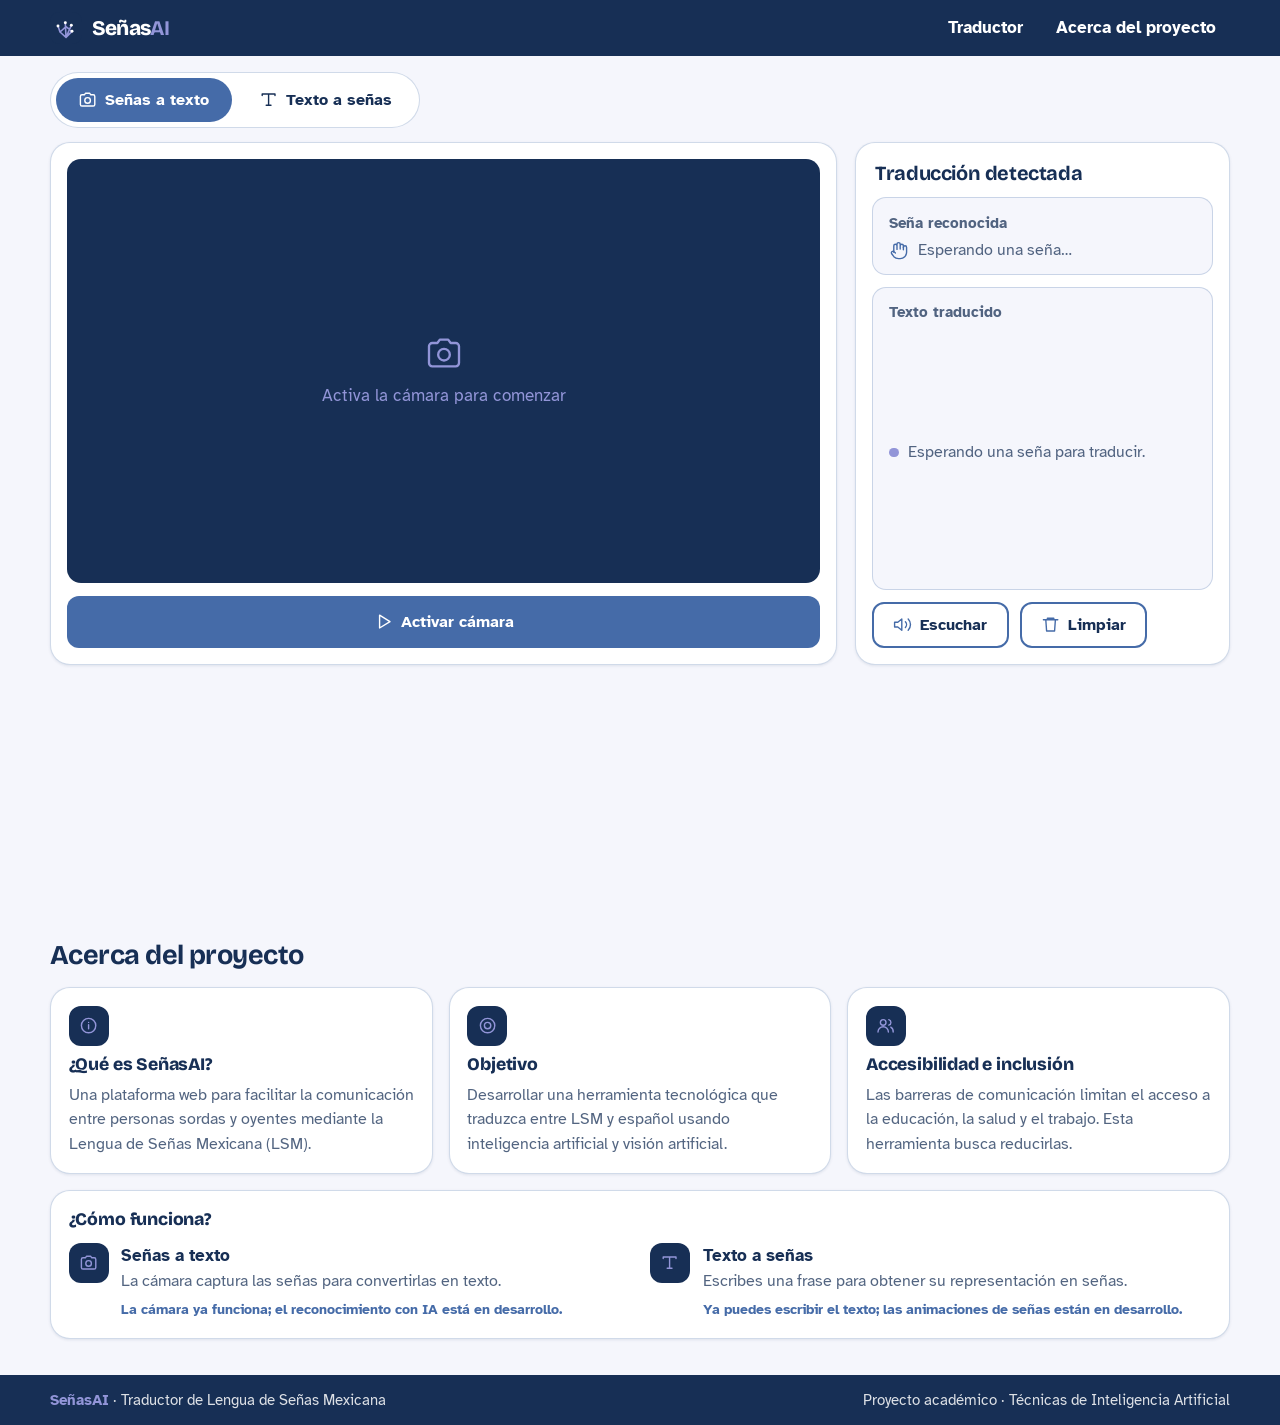
==== commit 39f28db8: "Rediseno de interfaz del Traductor LSM" ====
--- a/index.html
+++ b/index.html
@@ -4,12 +4,12 @@
 <meta charset="UTF-8">
 <meta name="viewport" content="width=device-width, initial-scale=1">
 <title>SeñasAI · Traductor de Lengua de Señas Mexicana (LSM)</title>
-<meta name="description" content="Traductor de Lengua de Señas Mexicana: señas a texto con la cámara y texto a señas. Proyecto universitario en desarrollo.">
+<meta name="description" content="Traductor de Lengua de Señas Mexicana: señas a texto con la cámara y texto a señas.">
 <link rel="icon" href="assets/img/logo.svg" type="image/svg+xml">
 <link rel="preconnect" href="https://fonts.googleapis.com">
 <link rel="preconnect" href="https://fonts.gstatic.com" crossorigin>
 <link href="https://fonts.googleapis.com/css2?family=Atkinson+Hyperlegible:wght@400;700&family=Bricolage+Grotesque:opsz,wght@12..96,600;12..96,800&display=swap" rel="stylesheet">
-<link rel="stylesheet" href="css/estilos.css?v=3">
+<link rel="stylesheet" href="css/estilos.css?v=5">
 </head>
 <body>
 <svg width="0" height="0" style="position:absolute" aria-hidden="true"><defs>
@@ -21,155 +21,101 @@
 <symbol id="i-play" viewBox="0 0 24 24"><path d="m7 4 13 8-13 8z"/></symbol>
 <symbol id="i-stop" viewBox="0 0 24 24"><rect x="6" y="6" width="12" height="12" rx="2"/></symbol>
 <symbol id="i-plus" viewBox="0 0 24 24"><path d="M12 5v14M5 12h14"/></symbol>
-<symbol id="i-globe" viewBox="0 0 24 24"><circle cx="12" cy="12" r="9"/><path d="M3 12h18M12 3a14 14 0 0 1 0 18M12 3a14 14 0 0 0 0 18"/></symbol>
-<symbol id="i-lock" viewBox="0 0 24 24"><rect x="5" y="11" width="14" height="9" rx="2"/><path d="M8 11V8a4 4 0 0 1 8 0v3"/></symbol>
-<symbol id="i-eye" viewBox="0 0 24 24"><path d="M2 12s4-7 10-7 10 7 10 7-4 7-10 7S2 12 2 12z"/><circle cx="12" cy="12" r="3"/></symbol>
+<symbol id="i-info" viewBox="0 0 24 24"><circle cx="12" cy="12" r="9"/><path d="M12 11v5M12 8h.01"/></symbol>
+<symbol id="i-target" viewBox="0 0 24 24"><circle cx="12" cy="12" r="9"/><circle cx="12" cy="12" r="4"/></symbol>
+<symbol id="i-users" viewBox="0 0 24 24"><circle cx="9" cy="8" r="3.5"/><path d="M2.5 20a6.5 6.5 0 0 1 13 0M16 4.6a3.5 3.5 0 0 1 0 6.8M18.5 14a6.5 6.5 0 0 1 3 6"/></symbol>
 </defs></svg>
 
 <a class="skip" href="#traductor">Saltar al traductor</a>
 
-<header class="nav" id="inicio-nav">
+<header class="nav">
   <div class="wrap nav-in">
-    <a class="brand" href="#inicio"><img src="assets/img/logo.svg" width="40" height="40" alt=""><span>Señas<b>AI</b></span></a>
-    <button class="nav-toggle" id="navToggle" aria-expanded="false" aria-controls="navMenu">Menú</button>
-    <nav id="navMenu" aria-label="Principal">
-      <a href="#inicio">Inicio</a><a href="#traductor">Traductor</a><a href="#acerca">Acerca del proyecto</a>
-    </nav>
+    <a class="brand" href="#traductor"><img src="assets/img/logo.svg" width="32" height="32" alt=""><span>Señas<b>AI</b></span></a>
+    <nav aria-label="Principal"><a href="#traductor">Traductor</a><a href="#acerca">Acerca del proyecto</a></nav>
   </div>
 </header>
 
-<main>
-<section class="hero" id="inicio">
-  <div class="wrap hero-in">
-    <div class="hero-copy">
-      <h1>Rompiendo barreras de comunicación</h1>
-      <p class="lead">Un traductor de Lengua de Señas Mexicana para que personas sordas y oyentes se entiendan: señas a texto con tu cámara y texto a señas.</p>
-      <div class="cta">
-        <a class="btn btn-light" href="#traductor"><svg class="ic"><use href="#i-hand"/></svg>Comenzar a traducir</a>
-        <a class="btn btn-ghost" href="#acerca">Conocer el proyecto</a>
-      </div>
-    </div>
-    <figure class="hero-art">
-      <svg viewBox="0 0 100 100" role="img" aria-labelledby="handT">
-        <g class="bones" fill="none" stroke-linecap="round" stroke-linejoin="round">
-          <path pathLength="1" d="M50 92 34 80 24 66 18 52 14 40"/><path pathLength="1" d="M50 92 38 56 36 40 35 28 34 16"/>
-          <path pathLength="1" d="M50 92 50 52 50 34 50 21 50 8"/><path pathLength="1" d="M50 92 62 56 64 40 65 29 66 18"/>
-          <path pathLength="1" d="M50 92 73 64 77 52 79 43 81 34"/><path pathLength="1" d="M38 56 50 52 62 56 73 64"/>
-        </g>
-        <g class="joints"><circle cx="50" cy="92" r="2.2"/><circle cx="34" cy="80" r="1.6"/><circle cx="24" cy="66" r="1.6"/><circle cx="18" cy="52" r="1.6"/><circle cx="14" cy="40" r="2.2"/>
-        <circle cx="38" cy="56" r="1.6"/><circle cx="36" cy="40" r="1.6"/><circle cx="35" cy="28" r="1.6"/><circle cx="34" cy="16" r="2.2"/>
-        <circle cx="50" cy="52" r="1.6"/><circle cx="50" cy="34" r="1.6"/><circle cx="50" cy="21" r="1.6"/><circle cx="50" cy="8" r="2.2"/>
-        <circle cx="62" cy="56" r="1.6"/><circle cx="64" cy="40" r="1.6"/><circle cx="65" cy="29" r="1.6"/><circle cx="66" cy="18" r="2.2"/>
-        <circle cx="73" cy="64" r="1.6"/><circle cx="77" cy="52" r="1.6"/><circle cx="79" cy="43" r="1.6"/><circle cx="81" cy="34" r="2.2"/></g>
-      </svg>
-    </figure>
-  </div>
-</section>
-
-<section class="trad" id="traductor" aria-labelledby="tradT">
+<main class="trad" id="traductor">
   <div class="wrap">
-    <div class="trad-head">
-      <h2 id="tradT">Traductor</h2>
-<div class="tabs" role="tablist" aria-label="Tipo de traducción">
+    <h1 class="sr">Traductor de Lengua de Señas Mexicana</h1>
+    <div class="tabs" role="tablist" aria-label="Tipo de traducción">
       <button class="tab" role="tab" id="tab-senas" aria-selected="true" aria-controls="panel-senas"><svg class="ic"><use href="#i-cam"/></svg>Señas a texto</button>
       <button class="tab" role="tab" id="tab-texto" aria-selected="false" aria-controls="panel-texto" tabindex="-1"><svg class="ic"><use href="#i-type"/></svg>Texto a señas</button>
     </div>
-    </div>
-    <!-- PESTAÑA 1: SEÑAS → TEXTO (cámara a la izquierda, traducción a la derecha) -->
-    <article class="panel panel-split" role="tabpanel" id="panel-senas" aria-labelledby="tab-senas">
-      <section class="card cam-card" aria-label="Cámara">
-        <div class="viewfinder viewfinder-xl">
+
+    <!-- SEÑAS → TEXTO -->
+    <section class="split" role="tabpanel" id="panel-senas" aria-labelledby="tab-senas">
+      <div class="card">
+        <div class="viewfinder">
           <video id="video" autoplay playsinline muted aria-label="Vista de tu cámara"></video>
           <canvas id="canvas" aria-hidden="true"></canvas>
-          <div class="vf-empty" id="cameraPlaceholder"><svg class="ic ic-xl"><use href="#i-cam"/></svg><strong>Tu cámara aparecerá aquí</strong><span>Actívala para comenzar. El video se procesa en tu navegador.</span></div>
-          <span class="live" id="detectingIndicator" hidden><span class="dot dot-live"></span>En vivo</span>
-          <i class="corner tl"></i><i class="corner tr"></i><i class="corner bl"></i><i class="corner br"></i>
+          <div class="vf-empty" id="cameraPlaceholder"><svg class="ic ic-xl"><use href="#i-cam"/></svg><span>Activa la cámara para comenzar</span></div>
         </div>
         <div class="cam-bar">
-          <div class="row">
-            <button class="btn btn-primary" id="startCamera"><svg class="ic"><use href="#i-play"/></svg>Activar cámara</button>
-            <button class="btn btn-soft" id="stopCamera" disabled><svg class="ic"><use href="#i-stop"/></svg>Detener</button>
-          </div>
-          <p class="status" id="cameraStatus" role="status"><span class="dot"></span><span id="cameraStatusText">Cámara apagada</span></p>
+          <button class="btn btn-primary" id="toggleCamera" aria-pressed="false"><svg class="ic"><use id="toggleIcon" href="#i-play"/></svg><span id="toggleLabel">Activar cámara</span></button>
         </div>
         <p class="msg" id="cameraMsg" role="alert"></p>
-      </section>
-
-      <section class="card tr-card" aria-labelledby="trT">
-        <h3 id="trT">Traducción detectada</h3>
-        <div class="res-card"><span class="lab">Seña reconocida</span>
-          <div class="res-row"><div class="sign" id="detectedSign"><svg class="ic"><use href="#i-hand"/></svg><span>Esperando una seña…</span></div>
-          <span class="conf" id="confidence" title="Confianza del modelo">--%</span></div></div>
-        <div class="res-card res-grow"><span class="lab">Texto traducido</span>
+      </div>
+      <div class="card tr-card">
+        <h2>Traducción detectada</h2>
+        <div class="box"><span class="lab">Seña reconocida</span>
+          <div class="sign" id="detectedSign"><svg class="ic"><use href="#i-hand"/></svg><span>Esperando una seña…</span></div></div>
+        <div class="box grow"><span class="lab">Texto traducido</span>
           <p class="out" id="translationText" aria-live="polite"><span class="ph">Esperando una seña para traducir.</span></p></div>
         <div class="row">
           <button class="btn btn-soft" id="speakButton"><svg class="ic"><use href="#i-vol"/></svg>Escuchar</button>
           <button class="btn btn-soft" id="clearButton"><svg class="ic"><use href="#i-trash"/></svg>Limpiar</button>
         </div>
-        <details class="hist"><summary>Historial de la sesión</summary>
-          <div id="historyContainer"><p class="ph" id="emptyHistory">Aún no hay traducciones.</p></div>
-          <button class="link-danger" id="clearHistory">Limpiar historial</button>
-        </details>
-      </section>
-    </article>
+      </div>
+    </section>
 
-    <!-- PESTAÑA 2: TEXTO → SEÑAS -->
-    <article class="panel" role="tabpanel" id="panel-texto" aria-labelledby="tab-texto" hidden>
-      <header class="panel-h">
-        <div><h3>Texto a señas</h3><p>Escribe una frase y revisa a la derecha su representación en señas.</p></div>
-      </header>
-      <div class="text-grid" id="escribir-texto">
-        <div class="text-col">
-          <label class="lab" for="userText">Tu frase</label>
-          <textarea id="userText" maxlength="1000" rows="8" placeholder="Por ejemplo: Hola, ¿cómo estás?" aria-describedby="characterCount textInputMessage"></textarea>
-          <div class="count-row"><small id="characterCount">0 / 1000 caracteres</small>
-            <p class="msg" id="textInputMessage" role="status"></p></div>
-          <div class="row">
-            <button type="button" class="btn btn-primary" id="showUserText"><svg class="ic"><use href="#i-plus"/></svg>Agregar texto</button>
-            <button type="button" class="btn btn-soft" id="clearUserText"><svg class="ic"><use href="#i-trash"/></svg>Limpiar</button>
-          </div>
-          <div class="user-text-result" id="userTextResult" hidden><span class="lab">Texto agregado</span><p id="userTextPreview"></p></div>
-        </div>
-        <div class="stage" id="signOutput" aria-live="polite">
-          <span class="lab">Representación en señas</span>
-          <div class="stage-box" id="signStage"><svg class="ic ic-xl"><use href="#i-hand"/></svg><p>Las señas aparecerán aquí cuando agregues un texto.</p></div>
+    <!-- TEXTO → SEÑAS -->
+    <section class="split" role="tabpanel" id="panel-texto" aria-labelledby="tab-texto" hidden>
+      <div class="card" id="escribir-texto">
+        <label class="lab" for="userText">Tu frase</label>
+        <textarea id="userText" maxlength="1000" rows="8" placeholder="Por ejemplo: Hola, ¿cómo estás?" aria-describedby="characterCount textInputMessage"></textarea>
+        <div class="count-row"><small id="characterCount">0 / 1000 caracteres</small><p class="msg" id="textInputMessage" role="status"></p></div>
+        <div class="row">
+          <button type="button" class="btn btn-primary" id="showUserText"><svg class="ic"><use href="#i-plus"/></svg>Agregar texto</button>
+          <button type="button" class="btn btn-soft" id="clearUserText"><svg class="ic"><use href="#i-trash"/></svg>Limpiar</button>
         </div>
       </div>
-    </article>
+      <div class="card" id="signOutput" aria-live="polite">
+        <span class="lab">Representación en señas</span>
+        <div class="stage-box" id="signStage"><svg class="ic ic-xl"><use href="#i-hand"/></svg><p>Las señas aparecerán aquí.</p></div>
+      </div>
+    </section>
+  </div>
+</main>
+
+<section class="about" id="acerca" aria-labelledby="acT">
+  <div class="wrap">
+    <h2 id="acT">Acerca del proyecto</h2>
+    <div class="about-grid">
+      <article class="info"><span class="ico"><svg class="ic"><use href="#i-info"/></svg></span><h3>¿Qué es SeñasAI?</h3>
+        <p>Una plataforma web para facilitar la comunicación entre personas sordas y oyentes mediante la Lengua de Señas Mexicana (LSM).</p></article>
+      <article class="info"><span class="ico"><svg class="ic"><use href="#i-target"/></svg></span><h3>Objetivo</h3>
+        <p>Desarrollar una herramienta tecnológica que traduzca entre LSM y español usando inteligencia artificial y visión artificial.</p></article>
+      <article class="info"><span class="ico"><svg class="ic"><use href="#i-users"/></svg></span><h3>Accesibilidad e inclusión</h3>
+        <p>Las barreras de comunicación limitan el acceso a la educación, la salud y el trabajo. Esta herramienta busca reducirlas.</p></article>
+    </div>
+    <div class="about-grid about-grid-2">
+      <article class="info wide"><h3>¿Cómo funciona?</h3>
+        <ul class="modes">
+          <li><span class="ico"><svg class="ic"><use href="#i-cam"/></svg></span><div><strong>Señas a texto</strong><p>La cámara captura las señas para convertirlas en texto.</p><em>La cámara ya funciona; el reconocimiento con IA está en desarrollo.</em></div></li>
+          <li><span class="ico"><svg class="ic"><use href="#i-type"/></svg></span><div><strong>Texto a señas</strong><p>Escribes una frase para obtener su representación en señas.</p><em>Ya puedes escribir el texto; las animaciones de señas están en desarrollo.</em></div></li>
+        </ul></article>
+    </div>
   </div>
 </section>
 
-<section class="about" id="acerca" aria-labelledby="acT">
-  <div class="wrap">
-    <div class="about-top">
-      <h2 id="acT">Una lengua completa, no una versión manual del español</h2>
-      <p>La Lengua de Señas Mexicana (LSM) es la lengua natural de las comunidades sordas de México. Tiene gramática propia, se expresa con manos, rostro y cuerpo, y está reconocida en el país como lengua nacional. SeñasAI busca acercarla a quienes no la conocen.</p>
-    </div>
-    <h3 class="sub">Cómo funciona</h3>
-    <ol class="steps">
-      <li><strong>Activa la cámara</strong><span>El navegador pide tu permiso. El video no sale de tu equipo.</span></li>
-      <li><strong>Haz una seña</strong><span>Un detector de manos ubica los puntos de referencia de tus manos.</span></li>
-      <li><strong>Lee el texto</strong><span>Un modelo de IA clasificará la seña y mostrará su traducción. Esta etapa está en desarrollo.</span></li>
-    </ol>
-    <h3 class="sub">Para qué sirve</h3>
-    <div class="bento">
-      <div class="tile tile-wide"><svg class="ic"><use href="#i-globe"/></svg><h4>Comunicación en los dos sentidos</h4><p>Traduce de señas a texto y de texto a señas en una sola pantalla.</p></div>
-      <div class="tile"><svg class="ic"><use href="#i-eye"/></svg><h4>Accesible</h4><p>Contraste alto, teclado completo y lectores de pantalla.</p></div>
-      <div class="tile"><svg class="ic"><use href="#i-cam"/></svg><h4>Solo una cámara web</h4><p>No requiere hardware especial.</p></div>
-      <div class="tile tile-wide"><svg class="ic"><use href="#i-lock"/></svg><h4>Privacidad primero</h4><p>La cámara se enciende solo cuando tú lo decides y puedes detenerla en cualquier momento.</p></div>
-    </div>
-  </div>
-</section>
-</main>
-
 <footer class="foot">
   <div class="wrap foot-in">
-    <div><a class="brand brand-light" href="#inicio"><img src="assets/img/logo.svg" width="36" height="36" alt=""><span>Señas<b>AI</b></span></a>
-      <p>Traductor de Lengua de Señas Mexicana con inteligencia artificial.</p></div>
-    <p>Proyecto académico de la materia Técnicas de Inteligencia Artificial.<!-- Agrega aquí la universidad y los nombres del equipo --></p>
+    <p><strong>SeñasAI</strong> · Traductor de Lengua de Señas Mexicana</p>
+    <p>Proyecto académico · Técnicas de Inteligencia Artificial<!-- Agrega aquí la universidad y los nombres del equipo --></p>
   </div>
 </footer>
 
-<script src="js/app.js"></script>
+<script src="js/app.js?v=5"></script>
 </body>
 </html>
--- a/css/estilos.css
+++ b/css/estilos.css
@@ -1,189 +1,97 @@
-/* SeñasAI · estilos. Tokens primero; los componentes solo usan variables. */
+/* SeñasAI · paleta: #172F55 · #456BA8 · #9295D8 · #F5F6FC · #FFFFFF (y sus opacidades) */
 :root{
-  --ink:#0A1B38; --navy:#0F2A5C; --blue:#1D5FE0; --blue-d:#1749B5; --sky:#DCEAFE; --mist:#F1F6FE; --line:#CFDDF3;
-  --muted:#47587A; --white:#fff; --cyan:#8CCBFF; --ok:#0E7A4F; --warn:#F2B84B; --danger:#B3261E;
-  --r-panel:28px; --r-in:16px; --r-btn:12px;
-  --sh-1:0 1px 2px rgba(15,42,92,.08),0 6px 18px rgba(15,42,92,.07);
-  --sh-2:0 2px 4px rgba(15,42,92,.08),0 24px 48px -12px rgba(15,42,92,.22);
+  --navy:#172F55; --blue:#456BA8; --lav:#9295D8; --bg:#F5F6FC; --white:#FFFFFF;
+  --line:rgba(69,107,168,.25); --muted:rgba(23,47,85,.74); --tint:rgba(146,149,216,.16);
+  --r-card:20px; --r-in:14px; --r-btn:12px;
+  --sh:0 1px 3px rgba(23,47,85,.1);
   --f-display:"Bricolage Grotesque","Segoe UI",system-ui,sans-serif; --f-body:"Atkinson Hyperlegible","Segoe UI",system-ui,sans-serif;
-  --wrap:1180px;
 }
 *{box-sizing:border-box;margin:0;padding:0}
-html{scroll-behavior:smooth;scroll-padding-top:84px}
-body{font:400 1.0625rem/1.6 var(--f-body);color:var(--ink);background:var(--white);-webkit-font-smoothing:antialiased}
-img,svg{display:block;max-width:100%}
-a{color:inherit}
-h1,h2,h3,h4{font-family:var(--f-display);line-height:1.1;letter-spacing:-.02em}
+html{scroll-behavior:smooth;scroll-padding-top:64px}
+body{font:400 1.0625rem/1.55 var(--f-body);color:var(--navy);background:var(--bg);-webkit-font-smoothing:antialiased;min-height:100vh;display:flex;flex-direction:column}
+img,svg{display:block;max-width:100%} a{color:inherit}
+h1,h2{font-family:var(--f-display);line-height:1.15;letter-spacing:-.02em}
 :focus-visible{outline:3px solid var(--blue);outline-offset:3px;border-radius:6px}
-.hero :focus-visible,.foot :focus-visible{outline-color:var(--cyan)}
-.wrap{width:min(100% - 2.5rem,var(--wrap));margin-inline:auto}
-.skip{position:absolute;left:1rem;top:-4rem;background:var(--white);color:var(--ink);padding:.7rem 1rem;border-radius:var(--r-btn);z-index:99;font-weight:700}
-.skip:focus{top:1rem}
-.ic{width:1.25rem;height:1.25rem;fill:none;stroke:currentColor;stroke-width:1.75;stroke-linecap:round;stroke-linejoin:round;flex:none}
-.ic-xl{width:2.75rem;height:2.75rem;stroke-width:1.4}
-.dot{width:.6rem;height:.6rem;border-radius:50%;background:#7C8AA5;flex:none}
-.dot-warn{background:var(--warn)} .dot-live{background:#4ADE80;animation:blink 1.6s ease-in-out infinite}
-@keyframes blink{50%{opacity:.35}}
+.foot :focus-visible{outline-color:var(--lav)}
+.wrap{width:min(100% - 2rem,1180px);margin-inline:auto}
+.sr{position:absolute;width:1px;height:1px;overflow:hidden;clip:rect(0 0 0 0)}
+.skip{position:absolute;left:1rem;top:-4rem;background:var(--white);color:var(--navy);padding:.6rem 1rem;border-radius:var(--r-btn);z-index:99;font-weight:700}
+.skip:focus{top:.75rem}
+.ic{width:1.2rem;height:1.2rem;fill:none;stroke:currentColor;stroke-width:1.75;stroke-linecap:round;stroke-linejoin:round;flex:none}
+.ic-xl{width:2.5rem;height:2.5rem;stroke-width:1.4}
 
-/* Navegación */
-.nav{position:sticky;top:0;z-index:50;background:rgba(255,255,255,.92);backdrop-filter:blur(10px);border-bottom:1px solid var(--line)}
-.nav-in{display:flex;align-items:center;justify-content:space-between;min-height:68px;gap:1rem}
-.brand{display:flex;align-items:center;gap:.7rem;text-decoration:none;font:800 1.45rem var(--f-display);letter-spacing:-.03em}
-.brand b{color:var(--blue)} .brand-light b{color:var(--cyan)}
+/* Navegación compacta */
+.nav{position:sticky;top:0;z-index:50;background:var(--navy);color:var(--white)}
+.nav-in{display:flex;align-items:center;justify-content:space-between;min-height:56px;gap:1rem}
+.brand{display:flex;align-items:center;gap:.6rem;text-decoration:none;font:800 1.3rem var(--f-display);letter-spacing:-.03em}
+.brand b{color:var(--lav)}
 .nav nav{display:flex;gap:.25rem}
-.nav nav a{text-decoration:none;font-weight:700;padding:.65rem 1rem;border-radius:999px;color:var(--navy);min-height:44px;display:inline-flex;align-items:center}
-.nav nav a:hover{background:var(--sky)}
-.nav-toggle{display:none;min-height:44px;padding:0 1rem;border:2px solid var(--navy);background:none;border-radius:999px;font:700 1rem var(--f-body);color:var(--navy);cursor:pointer}
+.nav nav a{text-decoration:none;font-weight:700;padding:.4rem .9rem;border-radius:999px;min-height:44px;display:inline-flex;align-items:center}
+.nav nav a:hover{background:rgba(146,149,216,.2)}
 
 /* Botones */
-.btn{display:inline-flex;align-items:center;justify-content:center;gap:.55rem;min-height:48px;padding:.7rem 1.3rem;border:2px solid transparent;border-radius:var(--r-btn);font:700 1rem var(--f-body);text-decoration:none;cursor:pointer;transition:background .2s,transform .2s,box-shadow .2s}
-.btn:active:not(:disabled){transform:translateY(1px)}
-.btn-primary{background:var(--blue);color:#fff;box-shadow:0 6px 16px -6px rgba(29,95,224,.7)} .btn-primary:hover:not(:disabled){background:var(--blue-d)}
-.btn-soft{background:var(--mist);color:var(--navy);border-color:var(--line)} .btn-soft:hover:not(:disabled){background:var(--sky)}
-.btn-light{background:#fff;color:var(--navy)} .btn-light:hover{background:var(--sky)}
-.btn-ghost{color:#fff;border-color:rgba(255,255,255,.45)} .btn-ghost:hover{background:rgba(255,255,255,.12)}
-.btn:disabled{opacity:.5;cursor:not-allowed}
-.row{display:flex;flex-wrap:wrap;gap:.75rem}
-.pill{display:inline-flex;align-items:center;gap:.55rem;padding:.4rem .9rem;border-radius:999px;font-size:.95rem;font-weight:700;background:rgba(255,255,255,.12);color:#fff;border:1px solid rgba(255,255,255,.25)}
-.pill-blue{background:var(--sky);color:var(--navy);border-color:var(--line)}
-
-/* Hero */
-.hero{background:radial-gradient(60% 80% at 80% 40%,#1B4B9E 0%,transparent 70%),linear-gradient(160deg,var(--navy),var(--ink));color:#fff;overflow:hidden}
-.hero-in{display:grid;grid-template-columns:1.1fr .9fr;gap:3rem;align-items:center;padding-block:clamp(3rem,8vw,6.5rem)}
-.hero h1{font-size:clamp(2.6rem,6.2vw,4.8rem);font-weight:800;margin:1.2rem 0;max-width:13ch}
-.lead{font-size:1.25rem;max-width:34rem;color:#DCE8FB;margin-bottom:2rem}
-.cta{display:flex;flex-wrap:wrap;gap:.9rem}
-.hero-art{justify-self:center;width:min(100%,430px)}
-.hero-art svg{width:100%;height:auto;filter:drop-shadow(0 0 24px rgba(140,203,255,.35))}
-.hero-art figcaption{font-size:.9rem;color:#B9CCEA;text-align:center;margin-top:.8rem}
-.bones path{stroke:var(--cyan);stroke-width:.9;stroke-dasharray:1;stroke-dashoffset:1;animation:draw 2.2s .3s cubic-bezier(.6,0,.2,1) forwards}
-.joints circle{fill:#fff;opacity:0;animation:pop .5s 1.8s ease-out forwards}
-@keyframes draw{to{stroke-dashoffset:0}} @keyframes pop{to{opacity:1}}
+.btn{display:inline-flex;align-items:center;justify-content:center;gap:.5rem;min-height:46px;padding:.6rem 1.2rem;border:2px solid transparent;border-radius:var(--r-btn);font:700 1rem var(--f-body);cursor:pointer;transition:background .2s,color .2s,border-color .2s}
+.btn-primary{background:var(--blue);color:var(--white)} .btn-primary:hover{background:var(--navy)}
+.btn-primary.is-on{background:var(--navy)} .btn-primary.is-on:hover{background:var(--navy)}
+.btn-soft{background:var(--white);color:var(--navy);border-color:var(--blue)} .btn-soft .ic{color:var(--blue)} .btn-soft:hover{background:var(--tint)}
+.btn:disabled{opacity:.55;cursor:not-allowed}
+.row{display:flex;flex-wrap:wrap;gap:.7rem}
 
 /* Traductor */
-.trad{background:linear-gradient(var(--mist),#E4EEFC);padding-block:clamp(3rem,7vw,5.5rem)}
-.trad-head{display:flex;flex-wrap:wrap;align-items:center;justify-content:space-between;gap:1rem;margin-bottom:1.75rem}
-.trad-head h2{font-size:clamp(2rem,4vw,2.8rem)}
-.panels{display:grid;grid-template-columns:1fr 1fr;gap:1.5rem;align-items:start}
-.panel{background:#fff;border:1px solid var(--line);border-radius:var(--r-panel);padding:clamp(1.1rem,2.5vw,1.75rem);box-shadow:var(--sh-2);display:flex;flex-direction:column;gap:1rem}
-.panel-h{display:flex;align-items:center;gap:.9rem;flex-wrap:wrap}
-.panel-h h3{font-size:1.45rem} .panel-h p{color:var(--muted);font-size:.98rem}
-.panel-h>div{flex:1;min-width:10rem}
-.badge{width:48px;height:48px;border-radius:14px;background:var(--navy);color:var(--cyan);display:grid;place-items:center}
-.status{display:inline-flex!important;align-items:center;gap:.5rem;font-weight:700;font-size:.95rem!important;color:var(--navy)!important;background:var(--mist);padding:.35rem .8rem;border-radius:999px;border:1px solid var(--line)}
-.status.on{color:var(--ok)!important}.status.on .dot{background:#22A06B}
-.lab{display:block;font-weight:700;font-size:.95rem;color:var(--muted);margin-bottom:.35rem}
-.viewfinder{position:relative;aspect-ratio:16/10;border-radius:var(--r-in);overflow:hidden;background:radial-gradient(90% 90% at 50% 40%,#16356F,var(--ink))}
+.trad{min-height:calc(100vh - 56px);padding-block:1rem 1.25rem}
+.tabs{display:flex;gap:.3rem;padding:.3rem;background:var(--white);border:1px solid var(--line);border-radius:999px;width:fit-content;max-width:100%;margin-bottom:.9rem}
+.tab{display:inline-flex;align-items:center;justify-content:center;gap:.5rem;min-height:44px;padding:.5rem 1.4rem;border:0;border-radius:999px;background:none;color:var(--navy);font:700 1.02rem var(--f-body);cursor:pointer;transition:background .2s,color .2s}
+.tab:hover{background:var(--tint)}
+.tab[aria-selected="true"]{background:var(--blue);color:var(--white)}
+.split{display:grid;grid-template-columns:minmax(0,2.1fr) minmax(0,1fr);gap:1.1rem;align-items:stretch}
+.split[hidden]{display:none}
+#panel-texto{grid-template-columns:1fr 1fr}
+.card{background:var(--white);border:1px solid var(--line);border-radius:var(--r-card);padding:1rem;box-shadow:var(--sh);display:flex;flex-direction:column;gap:.8rem;min-width:0}
+.card h2{font-size:1.25rem;padding:.2rem .2rem 0}
+.lab{display:block;font-weight:700;font-size:.95rem;color:var(--muted);margin-bottom:.3rem}
+.viewfinder{position:relative;aspect-ratio:16/9;max-height:calc(100vh - 250px);min-height:240px;width:100%;border-radius:var(--r-in);overflow:hidden;background:var(--navy)}
 .viewfinder video{position:absolute;inset:0;width:100%;height:100%;object-fit:cover;transform:scaleX(-1);display:none}
 #canvas{position:absolute;inset:0;width:100%;height:100%;pointer-events:none}
-.vf-empty{position:absolute;inset:0;display:flex;flex-direction:column;align-items:center;justify-content:center;gap:.5rem;text-align:center;color:#D5E3FA;padding:1.5rem}
-.vf-empty strong{color:#fff;font-family:var(--f-display);font-size:1.2rem}.vf-empty span{max-width:22rem;font-size:.98rem}
-.corner{position:absolute;width:26px;height:26px;border:3px solid var(--cyan);opacity:.85;pointer-events:none}
-.tl{top:14px;left:14px;border-right:0;border-bottom:0;border-radius:8px 0 0 0}.tr{top:14px;right:14px;border-left:0;border-bottom:0;border-radius:0 8px 0 0}
-.bl{bottom:14px;left:14px;border-right:0;border-top:0;border-radius:0 0 0 8px}.br{bottom:14px;right:14px;border-left:0;border-top:0;border-radius:0 0 8px 0}
-.live{position:absolute;top:18px;left:50%;transform:translateX(-50%);display:inline-flex;align-items:center;gap:.5rem;background:rgba(10,27,56,.8);color:#fff;font-weight:700;font-size:.9rem;padding:.3rem .8rem;border-radius:999px;z-index:3}
-.live[hidden]{display:none}
-.msg{min-height:1.4rem;color:var(--danger);font-weight:700;font-size:.95rem}
-.result{background:var(--mist);border:1px solid var(--line);border-radius:var(--r-in);padding:1.1rem;display:flex;flex-direction:column;gap:.9rem}
-.res-row{display:flex;justify-content:space-between;gap:1rem;align-items:flex-start}
-.sign{display:flex;align-items:center;gap:.6rem;font:800 1.5rem var(--f-display);color:var(--navy)}
-.sign span{font:400 1rem var(--f-body);color:var(--muted)} .sign.hit span{font:800 1.5rem var(--f-display);color:var(--navy)}
-.conf{white-space:nowrap;font-weight:700;font-size:.95rem;background:#fff;border:1px solid var(--line);border-radius:999px;padding:.2rem .7rem;color:var(--navy)}
-.out{min-height:3.5rem;font:800 1.6rem/1.25 var(--f-display);color:var(--ink)}
-.ph{font:400 1rem var(--f-body);color:var(--muted)}
-.note{font-size:.95rem;color:var(--muted)}.note strong{color:var(--navy)}
-.hist summary{cursor:pointer;font-weight:700;color:var(--navy);min-height:44px;display:flex;align-items:center}
-.history-item{display:flex;justify-content:space-between;padding:.6rem .2rem;border-bottom:1px solid var(--line)}
-.history-word{font-weight:700}.history-time,.history-confidence{font-size:.9rem;color:var(--muted)}
-#historyContainer{max-height:180px;overflow:auto}
-.link-danger{background:none;border:0;color:var(--danger);font:700 .95rem var(--f-body);cursor:pointer;min-height:44px;text-decoration:underline}
-textarea{width:100%;min-height:150px;resize:vertical;padding:1rem;font:400 1.1rem/1.5 var(--f-body);color:var(--ink);background:#fff;border:2px solid var(--line);border-radius:var(--r-in);transition:border-color .2s,box-shadow .2s}
-textarea:hover{border-color:#9DB8E6}textarea:focus{outline:0;border-color:var(--blue);box-shadow:0 0 0 4px rgba(29,95,224,.2)}
-.count-row{display:flex;justify-content:space-between;gap:1rem;align-items:center;margin-top:-.4rem}.count-row small{color:var(--muted);font-size:.95rem}
-.stage-box{min-height:210px;border:2px dashed #9DB8E6;border-radius:var(--r-in);background:linear-gradient(180deg,#fff,var(--mist));display:flex;flex-wrap:wrap;gap:.6rem;align-content:center;justify-content:center;align-items:center;text-align:center;padding:1.2rem;color:var(--muted)}
-.stage-box>svg{color:#7FA3E6}.stage-box>p{flex-basis:100%}
-.stage-box.has{border-style:solid;border-color:var(--line);justify-content:flex-start;align-content:flex-start;text-align:left}
-.tok{display:inline-flex;align-items:center;gap:.5rem;background:#fff;border:1px solid var(--line);border-radius:14px;padding:.55rem .8rem;font-weight:700;color:var(--navy);box-shadow:var(--sh-1)}
-.tok .ic{color:#7FA3E6}
-.stage-note{flex-basis:100%;font-size:.95rem;color:var(--muted);margin-top:.4rem}
-.user-text-result{background:var(--mist);border-radius:var(--r-in);padding:.9rem 1rem;border:1px solid var(--line)}.user-text-result[hidden]{display:none}
+.vf-empty{position:absolute;inset:0;display:flex;flex-direction:column;align-items:center;justify-content:center;gap:.6rem;color:var(--lav);text-align:center;padding:1rem}
+.cam-bar .btn{width:100%;min-height:52px}
+.status.on .msg{color:var(--navy);font-weight:700;font-size:.95rem}.msg:empty{display:none}
+.tr-card{gap:.75rem}
+.box{background:var(--bg);border:1px solid var(--line);border-radius:var(--r-in);padding:.85rem 1rem}
+.grow{flex:1;display:flex;flex-direction:column;min-height:110px}
+.sign{display:flex;align-items:center;gap:.6rem;font:800 1.4rem var(--f-display)}
+.sign .ic{color:var(--blue)}.sign span{font:400 1rem var(--f-body);color:var(--muted)} .sign.hit span{font:800 1.4rem var(--f-display);color:var(--navy)}
+.out{flex:1;display:flex;align-items:center;font:800 1.5rem/1.25 var(--f-display)}
+.ph{font:400 1rem var(--f-body);color:var(--muted);display:inline-flex;align-items:center;gap:.6rem}
+.out .ph::before{content:"";width:.6rem;height:.6rem;border-radius:50%;background:var(--lav);flex:none;animation:blink 1.8s ease-in-out infinite}
+@keyframes blink{50%{opacity:.3}}
+textarea{width:100%;min-height:170px;flex:1;resize:vertical;padding:1rem;font:400 1.1rem/1.5 var(--f-body);color:var(--navy);background:var(--white);border:2px solid var(--line);border-radius:var(--r-in);transition:border-color .2s,box-shadow .2s}
+textarea:focus{outline:0;border-color:var(--blue);box-shadow:0 0 0 4px rgba(146,149,216,.55)}
+.count-row{display:flex;justify-content:space-between;gap:1rem;align-items:center}.count-row small{color:var(--muted);font-size:.95rem}
+.stage-box{flex:1;min-height:240px;border:2px dashed var(--line);border-radius:var(--r-in);background:var(--bg);display:flex;flex-wrap:wrap;gap:.6rem;align-content:center;justify-content:center;align-items:center;text-align:center;padding:1.2rem;color:var(--muted)}
+.stage-box>svg{color:var(--blue)}.stage-box>p{flex-basis:100%}
+.stage-box.has{border-style:solid;justify-content:flex-start;align-content:flex-start;text-align:left;background:var(--white)}
+.tok{display:inline-flex;align-items:center;gap:.5rem;background:var(--bg);border:1px solid var(--line);border-radius:14px;padding:.5rem .8rem;font-weight:700}
+.tok .ic{color:var(--blue)}
+.stage-note{flex-basis:100%;font-size:.95rem;color:var(--muted);margin-top:.3rem}
 
-/* Pestañas */
-.tabs{display:flex;gap:.4rem;padding:.4rem;background:#fff;border:1px solid var(--line);border-radius:999px;width:fit-content;max-width:100%;margin-bottom:1.25rem;box-shadow:var(--sh-1)}
-.tab{display:inline-flex;align-items:center;justify-content:center;gap:.55rem;min-height:48px;padding:.6rem 1.5rem;border:0;border-radius:999px;background:none;color:var(--navy);font:700 1.05rem var(--f-body);cursor:pointer;transition:background .2s,color .2s}
-.tab:hover{background:var(--sky)}
-.tab[aria-selected="true"]{background:var(--navy);color:#fff;box-shadow:0 6px 16px -6px rgba(15,42,92,.6)}
-.tab[aria-selected="true"] .ic{color:var(--cyan)}
-.panel[hidden]{display:none}
-.viewfinder-xl{aspect-ratio:16/9;max-height:78vh;min-height:260px;width:100%}
-.cam-bar{display:flex;flex-wrap:wrap;align-items:center;justify-content:space-between;gap:.75rem}
-.cam-bar .msg{min-height:0;flex:1 1 14rem}
-.results-grid{display:grid;grid-template-columns:1fr 1.4fr;gap:1rem}
-.res-card{background:#fff;border:1px solid var(--line);border-radius:var(--r-in);padding:1rem 1.1rem}
-.text-grid{display:grid;grid-template-columns:1fr 1fr;gap:1.5rem;align-items:stretch}
-.text-col{display:flex;flex-direction:column;gap:1rem}
-.stage{display:flex;flex-direction:column}.stage .stage-box{flex:1;min-height:260px}
-@media (max-width:980px){.results-grid,.text-grid{grid-template-columns:1fr}}
-@media (max-width:720px){.tabs{width:100%}.tab{flex:1;padding:.6rem .5rem;font-size:1rem}.viewfinder-xl{aspect-ratio:4/3}}
+/* Pie compacto */
+.foot{background:var(--navy);color:rgba(255,255,255,.85);padding-block:.9rem;font-size:.92rem;line-height:1.4}
+.foot-in{display:flex;flex-wrap:wrap;justify-content:space-between;gap:.4rem 2rem}
+.foot strong{color:var(--lav)}
 
-/* Señas a texto: dos columnas en una sola pantalla */
-.trad{padding-block:1.25rem clamp(2rem,5vw,4rem)}
-.trad-head{justify-content:flex-start;gap:.75rem 1.5rem;margin-bottom:1rem}
-.trad-head h2{font-size:clamp(1.6rem,3vw,2.1rem)}
-.trad-head .tabs{margin:0}.trad-head .pill{margin-left:auto}
-.panel-split{background:none;border:0;box-shadow:none;padding:0;display:grid;grid-template-columns:minmax(0,2.1fr) minmax(0,1fr);gap:1.25rem;align-items:stretch}
-.panel-split[hidden]{display:none}
-.card{background:#fff;border:1px solid var(--line);border-radius:var(--r-panel);padding:1rem;box-shadow:var(--sh-1);display:flex;flex-direction:column;gap:.85rem;min-width:0}
-.tr-card h3{font-size:1.3rem;padding:.2rem .3rem 0}
-.panel-split .viewfinder-xl{aspect-ratio:16/9;max-height:calc(100vh - 290px);min-height:260px}
-.res-grow{flex:1;display:flex;flex-direction:column;min-height:120px}
-.res-grow .out{flex:1;display:flex;align-items:center;font-size:1.5rem}
-.out .ph{display:inline-flex;align-items:center;gap:.6rem}
-.out .ph::before{content:"";width:.65rem;height:.65rem;border-radius:50%;background:var(--warn);animation:blink 1.6s ease-in-out infinite;flex:none}
-.cam-card .cam-bar .status{margin:0}
-.cam-card .msg:empty{display:none}.cam-card .msg{min-height:0}
-@media (max-width:980px){.panel-split{grid-template-columns:1fr}.panel-split .viewfinder-xl{max-height:none}.trad-head .pill{margin-left:0}}
-@media (max-width:720px){.trad-head .tabs{width:100%}}
-
-/* Acerca */
-.about{padding-block:clamp(3.5rem,8vw,6rem)}
-.about-top{display:grid;grid-template-columns:1.2fr 1fr;gap:3rem;align-items:start;margin-bottom:3.5rem}
-.about h2{font-size:clamp(1.9rem,3.8vw,2.9rem);font-weight:800;max-width:18ch}
-.about-top p{font-size:1.15rem;color:var(--muted);max-width:60ch}
-.sub{font-size:1.4rem;margin-bottom:1.2rem}
-.steps{list-style:none;counter-reset:s;display:grid;grid-template-columns:repeat(3,1fr);gap:1.5rem;margin-bottom:3.5rem;position:relative}
-.steps li{counter-increment:s;display:flex;flex-direction:column;gap:.4rem;padding-top:3.4rem;position:relative}
-.steps li::before{content:counter(s);position:absolute;top:0;left:0;width:2.6rem;height:2.6rem;border-radius:50%;background:var(--navy);color:#fff;display:grid;place-items:center;font:800 1.1rem var(--f-display);z-index:1}
-.steps li::after{content:"";position:absolute;top:1.3rem;left:2.6rem;right:-1.5rem;border-top:2px dashed var(--line)}
-.steps li:last-child::after{display:none}
-.steps strong{font:800 1.2rem var(--f-display)}.steps span{color:var(--muted)}
-.bento{display:grid;grid-template-columns:repeat(4,1fr);gap:1rem}
-.tile{background:var(--mist);border:1px solid var(--line);border-radius:22px;padding:1.4rem;grid-column:span 1}
-.tile-wide{grid-column:span 2;background:linear-gradient(140deg,var(--navy),#17408A);color:#fff;border-color:transparent}
-.tile.tile-wide p{color:#D5E3FA}.tile .ic{margin-bottom:.9rem;width:1.7rem;height:1.7rem;color:var(--blue)}.tile-wide .ic{color:var(--cyan)}
-.tile h4{font-size:1.2rem;margin-bottom:.4rem}.tile.tile-wide .ic{color:var(--cyan)}.tile p{color:var(--muted)}
-.tile-wide:last-child{grid-column:span 4}
-
-/* Footer */
-.foot{background:var(--ink);color:#C7D6F0;padding-block:2.5rem}
-.foot-in{display:flex;flex-wrap:wrap;justify-content:space-between;gap:1.5rem}
-.brand-light{color:#fff}.foot p{max-width:34rem;margin-top:.6rem}.foot-in>p{margin-top:0;align-self:flex-end;font-size:.98rem}
-
-/* Responsive */
-@media (max-width:980px){
-  .hero-in,.panels,.about-top{grid-template-columns:1fr}
-  .hero-art{width:min(70%,320px);order:-1}.hero h1{max-width:16ch}
-  .bento{grid-template-columns:1fr 1fr}.tile-wide,.tile-wide:last-child{grid-column:span 2}
-}
-@media (max-width:720px){
-  .nav-toggle{display:inline-flex;align-items:center}
-  .nav nav{display:none;position:absolute;top:68px;left:0;right:0;flex-direction:column;background:#fff;padding:.6rem 1.25rem 1rem;border-bottom:1px solid var(--line);box-shadow:var(--sh-1)}
-  .nav nav.open{display:flex}
-  .steps{grid-template-columns:1fr}.steps li{padding:0 0 0 3.6rem}.steps li::after{top:2.6rem;bottom:-1.5rem;left:1.3rem;right:auto;border-top:0;border-left:2px dashed var(--line)}
-  .bento{grid-template-columns:1fr}.tile-wide,.tile-wide:last-child{grid-column:auto}
-  .btn{flex:1 1 100%}.row .btn{flex:1 1 auto}
-}
-@media (prefers-reduced-motion:reduce){
-  *,*::before,*::after{animation:none!important;transition:none!important;scroll-behavior:auto!important}
-  .bones path{stroke-dashoffset:0}.joints circle{opacity:1}
-}
+/* Acerca del proyecto */
+.about{padding-block:2.5rem 2.25rem}
+.about h2{font-size:1.7rem;margin-bottom:1rem}
+.about-grid{display:grid;grid-template-columns:repeat(3,1fr);gap:1rem;margin-bottom:1rem}
+.about-grid-2{grid-template-columns:1fr;margin-bottom:0}
+.info{background:var(--white);border:1px solid var(--line);border-radius:var(--r-card);padding:1.1rem;box-shadow:var(--sh);display:flex;flex-direction:column;gap:.5rem}
+.info h3{font:800 1.1rem var(--f-display);letter-spacing:-.01em}
+.info p{color:var(--muted);font-size:.98rem}
+.ico{width:40px;height:40px;border-radius:12px;background:var(--navy);color:var(--lav);display:grid;place-items:center;flex:none}
+.modes{list-style:none;display:grid;grid-template-columns:1fr 1fr;gap:1.25rem;margin-top:.3rem}
+.modes li{display:flex;gap:.8rem}.modes strong{font-weight:700}
+.modes em{display:block;font-style:normal;font-size:.9rem;color:var(--blue);margin-top:.3rem;font-weight:700}
+@media (max-width:980px){.about-grid,.about-grid-2,.modes{grid-template-columns:1fr}}
+@media (max-width:980px){.split,#panel-texto{grid-template-columns:1fr}.viewfinder{max-height:none}}
+@media (max-width:560px){.tabs{width:100%}.tab{flex:1;padding:.5rem}.btn{flex:1 1 auto}.nav nav a{padding:.4rem .6rem}}
+@media (prefers-reduced-motion:reduce){*,*::before,*::after{animation:none!important;transition:none!important;scroll-behavior:auto!important}}
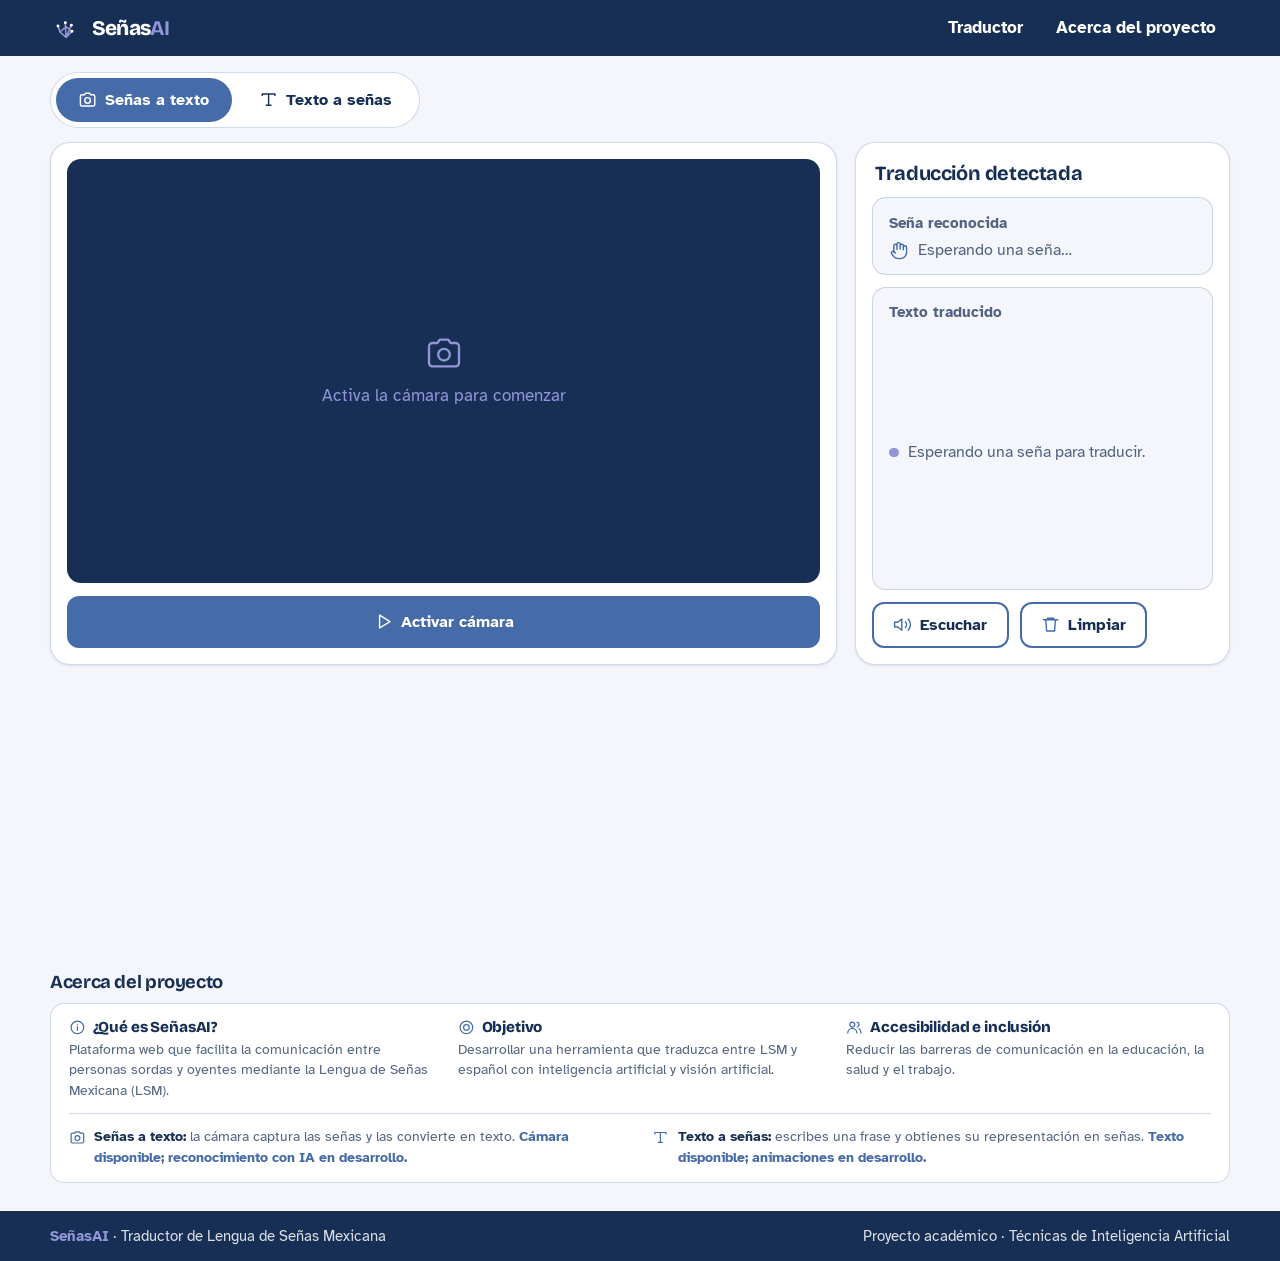
==== commit 7d2b5389: "Re diseño Interfaz Web" ====
--- a/index.html
+++ b/index.html
@@ -31,7 +31,7 @@
 <header class="nav">
   <div class="wrap nav-in">
     <a class="brand" href="#traductor"><img src="assets/img/logo.svg" width="32" height="32" alt=""><span>Señas<b>AI</b></span></a>
-    <nav aria-label="Principal"><a href="#traductor">Traductor</a><a href="#acerca">Acerca del proyecto</a></nav>
+    <nav aria-label="Principal"><a href="#traductor">Traductor</a><a href="#acerca"><span class="nav-long">Acerca del proyecto</span><span class="nav-short">Acerca de</span></a></nav>
   </div>
 </header>
 
@@ -91,20 +91,19 @@
 <section class="about" id="acerca" aria-labelledby="acT">
   <div class="wrap">
     <h2 id="acT">Acerca del proyecto</h2>
-    <div class="about-grid">
-      <article class="info"><span class="ico"><svg class="ic"><use href="#i-info"/></svg></span><h3>¿Qué es SeñasAI?</h3>
-        <p>Una plataforma web para facilitar la comunicación entre personas sordas y oyentes mediante la Lengua de Señas Mexicana (LSM).</p></article>
-      <article class="info"><span class="ico"><svg class="ic"><use href="#i-target"/></svg></span><h3>Objetivo</h3>
-        <p>Desarrollar una herramienta tecnológica que traduzca entre LSM y español usando inteligencia artificial y visión artificial.</p></article>
-      <article class="info"><span class="ico"><svg class="ic"><use href="#i-users"/></svg></span><h3>Accesibilidad e inclusión</h3>
-        <p>Las barreras de comunicación limitan el acceso a la educación, la salud y el trabajo. Esta herramienta busca reducirlas.</p></article>
-    </div>
-    <div class="about-grid about-grid-2">
-      <article class="info wide"><h3>¿Cómo funciona?</h3>
-        <ul class="modes">
-          <li><span class="ico"><svg class="ic"><use href="#i-cam"/></svg></span><div><strong>Señas a texto</strong><p>La cámara captura las señas para convertirlas en texto.</p><em>La cámara ya funciona; el reconocimiento con IA está en desarrollo.</em></div></li>
-          <li><span class="ico"><svg class="ic"><use href="#i-type"/></svg></span><div><strong>Texto a señas</strong><p>Escribes una frase para obtener su representación en señas.</p><em>Ya puedes escribir el texto; las animaciones de señas están en desarrollo.</em></div></li>
-        </ul></article>
+    <div class="about-box">
+      <div class="about-top">
+        <div><h3><svg class="ic"><use href="#i-info"/></svg>¿Qué es SeñasAI?</h3>
+          <p>Plataforma web que facilita la comunicación entre personas sordas y oyentes mediante la Lengua de Señas Mexicana (LSM).</p></div>
+        <div><h3><svg class="ic"><use href="#i-target"/></svg>Objetivo</h3>
+          <p>Desarrollar una herramienta que traduzca entre LSM y español con inteligencia artificial y visión artificial.</p></div>
+        <div><h3><svg class="ic"><use href="#i-users"/></svg>Accesibilidad e inclusión</h3>
+          <p>Reducir las barreras de comunicación en la educación, la salud y el trabajo.</p></div>
+      </div>
+      <ul class="about-modes" aria-label="Cómo funciona">
+        <li><svg class="ic"><use href="#i-cam"/></svg><p><strong>Señas a texto:</strong> la cámara captura las señas y las convierte en texto. <em>Cámara disponible; reconocimiento con IA en desarrollo.</em></p></li>
+        <li><svg class="ic"><use href="#i-type"/></svg><p><strong>Texto a señas:</strong> escribes una frase y obtienes su representación en señas. <em>Texto disponible; animaciones en desarrollo.</em></p></li>
+      </ul>
     </div>
   </div>
 </section>
--- a/css/estilos.css
+++ b/css/estilos.css
@@ -80,18 +80,20 @@
 .foot strong{color:var(--lav)}
 
 /* Acerca del proyecto */
-.about{padding-block:2.5rem 2.25rem}
-.about h2{font-size:1.7rem;margin-bottom:1rem}
-.about-grid{display:grid;grid-template-columns:repeat(3,1fr);gap:1rem;margin-bottom:1rem}
-.about-grid-2{grid-template-columns:1fr;margin-bottom:0}
-.info{background:var(--white);border:1px solid var(--line);border-radius:var(--r-card);padding:1.1rem;box-shadow:var(--sh);display:flex;flex-direction:column;gap:.5rem}
-.info h3{font:800 1.1rem var(--f-display);letter-spacing:-.01em}
-.info p{color:var(--muted);font-size:.98rem}
-.ico{width:40px;height:40px;border-radius:12px;background:var(--navy);color:var(--lav);display:grid;place-items:center;flex:none}
-.modes{list-style:none;display:grid;grid-template-columns:1fr 1fr;gap:1.25rem;margin-top:.3rem}
-.modes li{display:flex;gap:.8rem}.modes strong{font-weight:700}
-.modes em{display:block;font-style:normal;font-size:.9rem;color:var(--blue);margin-top:.3rem;font-weight:700}
-@media (max-width:980px){.about-grid,.about-grid-2,.modes{grid-template-columns:1fr}}
+.about{margin-top:clamp(3rem,8vh,4.5rem);padding-bottom:1.75rem}
+.about h2{font-size:1.15rem;margin-bottom:.6rem}
+.about-box{background:var(--white);border:1px solid var(--line);border-radius:var(--r-in);padding:.9rem 1.1rem;display:flex;flex-direction:column;gap:.75rem}
+.about-top{display:grid;grid-template-columns:repeat(3,1fr);gap:.5rem 1.5rem}
+.about h3{display:flex;align-items:center;gap:.45rem;font:800 .95rem var(--f-display);letter-spacing:-.01em;margin-bottom:.15rem}
+.about h3 .ic{width:1.05rem;height:1.05rem;color:var(--blue)}
+.about p{color:var(--muted);font-size:.9rem;line-height:1.45}
+.about-modes{list-style:none;display:grid;grid-template-columns:1fr 1fr;gap:.5rem 1.5rem;border-top:1px solid var(--line);padding-top:.75rem}
+.about-modes li{display:flex;gap:.55rem;align-items:flex-start}
+.about-modes .ic{width:1.05rem;height:1.05rem;color:var(--blue);margin-top:.15rem}
+.about-modes strong{color:var(--navy)}
+.about-modes em{font-style:normal;color:var(--blue);font-weight:700}
+@media (max-width:980px){.about-top,.about-modes{grid-template-columns:1fr}}
 @media (max-width:980px){.split,#panel-texto{grid-template-columns:1fr}.viewfinder{max-height:none}}
-@media (max-width:560px){.tabs{width:100%}.tab{flex:1;padding:.5rem}.btn{flex:1 1 auto}.nav nav a{padding:.4rem .6rem}}
+.nav-short{display:none}
+@media (max-width:560px){.nav-long{display:none}.nav-short{display:inline}.nav nav a{white-space:nowrap}.tabs{width:100%}.tab{flex:1;padding:.5rem}.btn{flex:1 1 auto}.nav nav a{padding:.4rem .6rem}}
 @media (prefers-reduced-motion:reduce){*,*::before,*::after{animation:none!important;transition:none!important;scroll-behavior:auto!important}}
